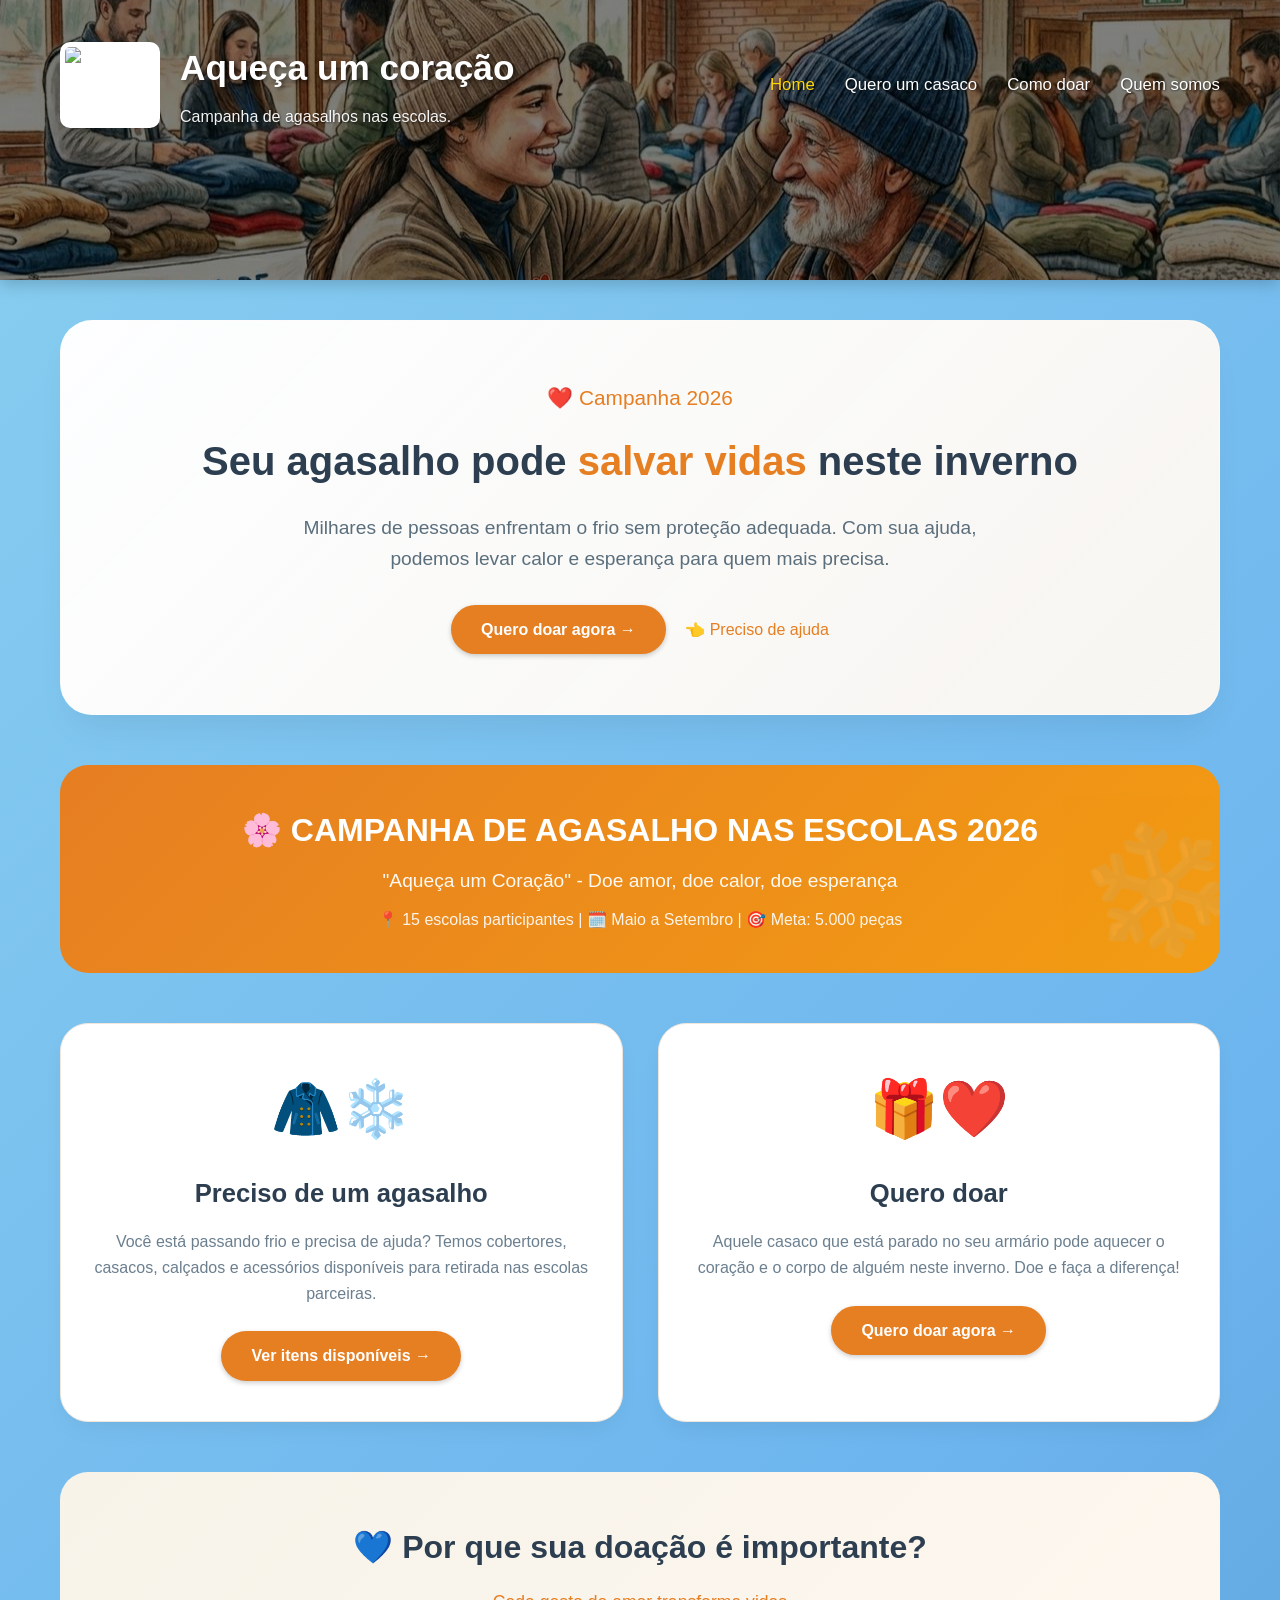
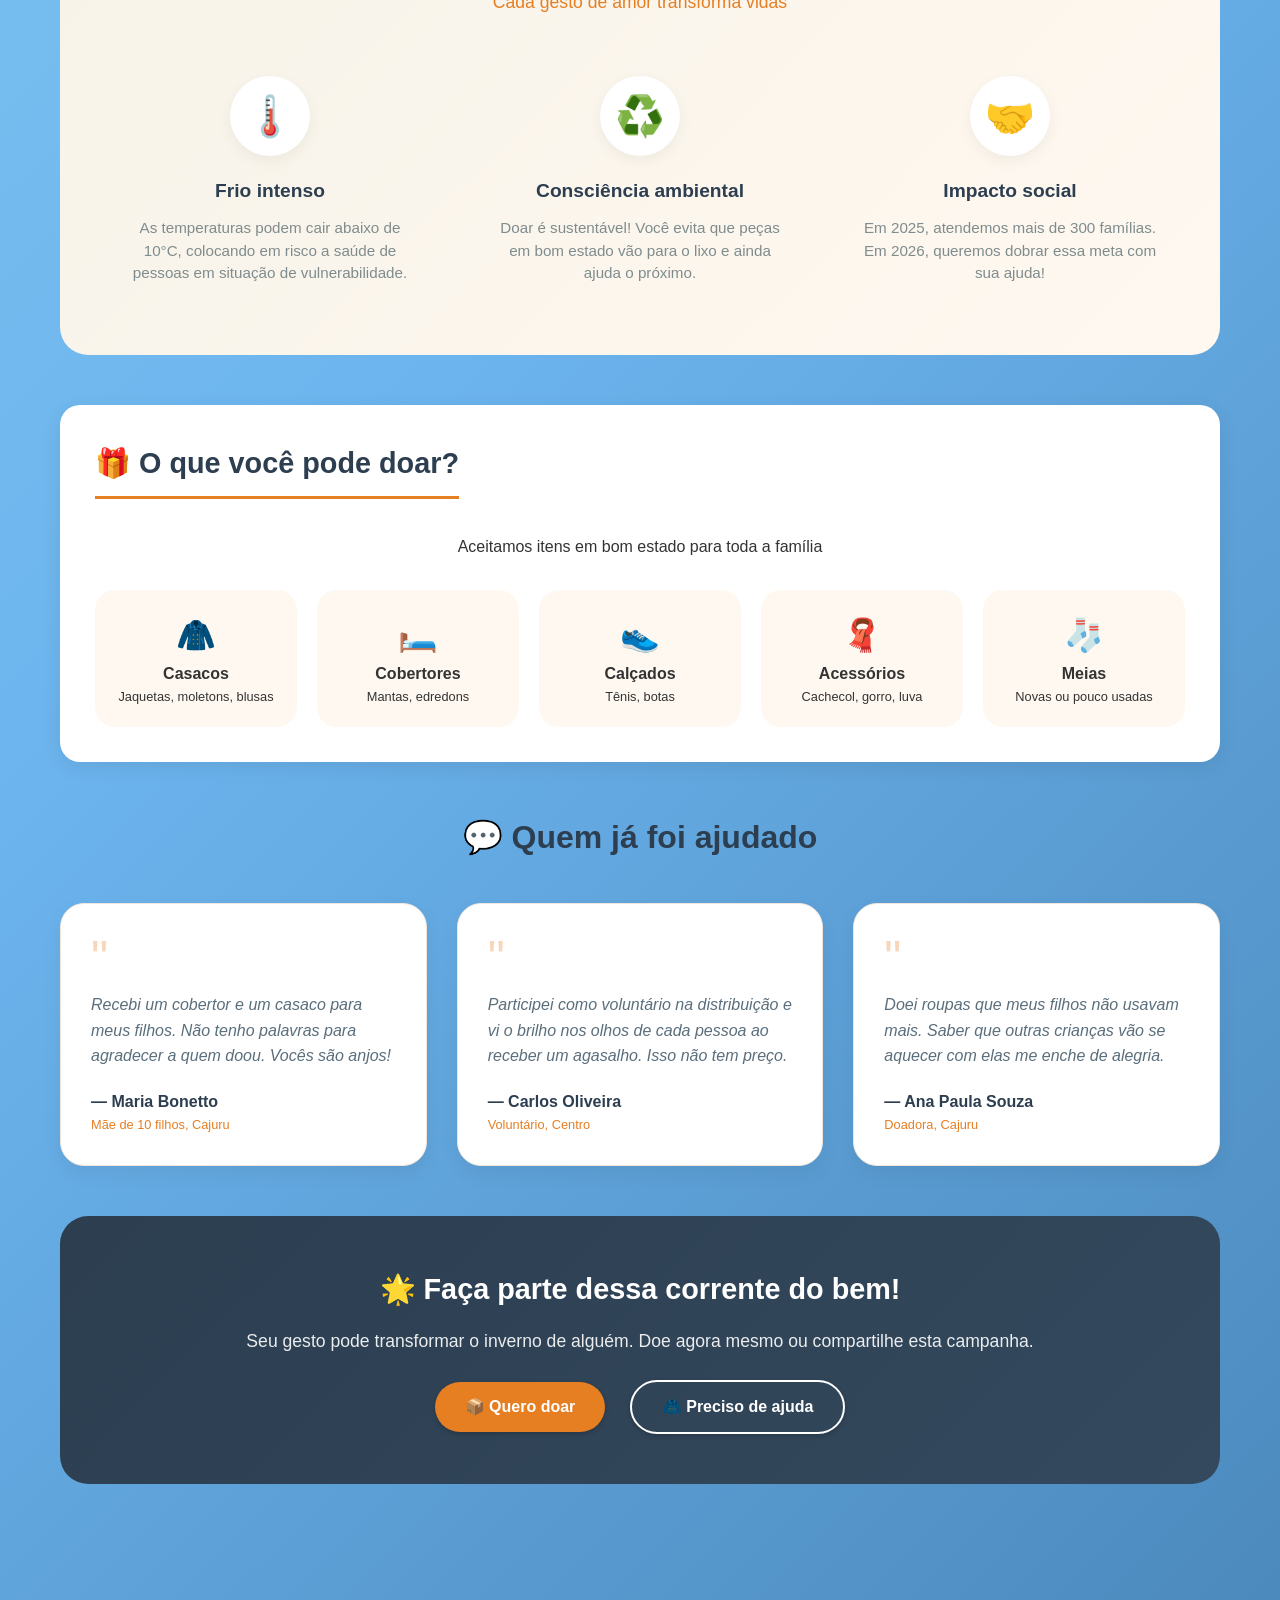
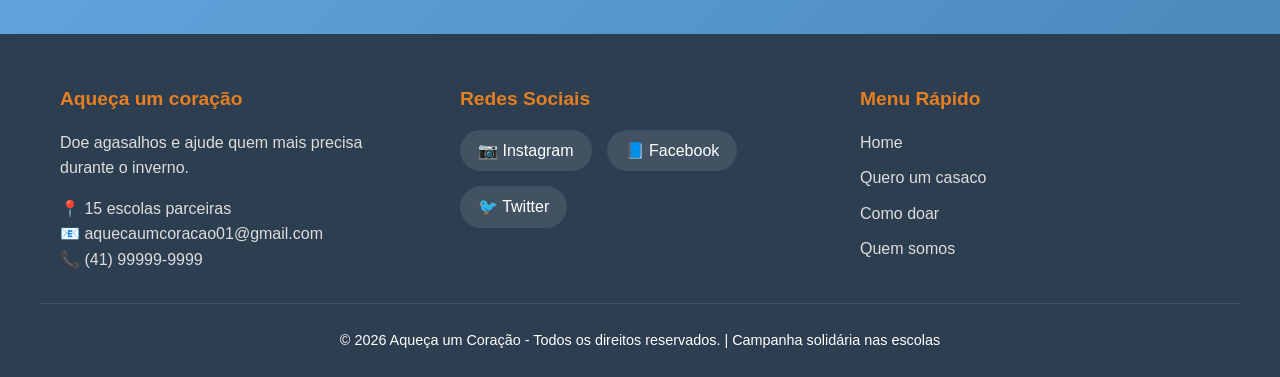
==== index.html @ f142cb60 "fegfer" ====
<!DOCTYPE html>
<html lang="pt-br">

<head>
    <meta charset="UTF-8">
    <meta name="viewport" content="width=device-width, initial-scale=1.0">
    <title>Aqueça um Coração | Doe agasalhos e aqueça vidas</title>
    <link rel="stylesheet" href="style.css">
    <style>
        /* Estilos adicionais específicos para a home */

        /* Hero section melhorada */
        .hero {
            background: linear-gradient(135deg, rgba(255, 255, 255, 0.98) 0%, rgba(255, 248, 240, 0.95) 100%);
            border-radius: 32px;
            padding: 60px 40px;
            text-align: center;
            margin-bottom: 50px;
            box-shadow: 0 20px 35px -12px rgba(0, 0, 0, 0.08);
        }

        .hero h2 {
            font-size: 2.5rem;
            color: #2c3e50;
            margin-bottom: 20px;
            font-weight: 700;
        }

        .hero .destaque {
            color: #e67e22;
            font-size: 1.3rem;
            margin-bottom: 15px;
            font-weight: 500;
        }

        .hero p {
            font-size: 1.2rem;
            color: #5a6e7c;
            max-width: 700px;
            margin: 0 auto 30px;
            line-height: 1.6;
        }

        /* Banner da campanha melhorado */
        .campaign-banner {
            background: linear-gradient(135deg, #e67e22, #f39c12);
            border-radius: 28px;
            padding: 40px;
            text-align: center;
            margin: 40px 0;
            color: white;
            position: relative;
            overflow: hidden;
        }

        .campaign-banner::before {
            content: "❄️";
            position: absolute;
            font-size: 8rem;
            opacity: 0.1;
            bottom: -20px;
            right: -20px;
            transform: rotate(-15deg);
        }

        .campaign-banner h3 {
            font-size: 2rem;
            margin-bottom: 10px;
            font-weight: 700;
        }

        .campaign-banner p {
            font-size: 1.2rem;
            opacity: 0.95;
        }

        .campaign-banner .ano {
            font-size: 1rem;
            margin-top: 10px;
            opacity: 0.9;
        }

        /* Cards melhorados */
        .cards-grid {
            display: grid;
            grid-template-columns: repeat(auto-fit, minmax(320px, 1fr));
            gap: 35px;
            margin: 50px 0;
        }

        .card {
            background: white;
            border-radius: 28px;
            padding: 40px 30px;
            transition: all 0.3s ease;
            text-align: center;
            box-shadow: 0 10px 25px -8px rgba(0, 0, 0, 0.08);
            border: 1px solid #f0e6dc;
        }

        .card:hover {
            transform: translateY(-8px);
            box-shadow: 0 20px 35px -12px rgba(230, 126, 34, 0.15);
            border-color: #e67e22;
        }

        .card .emoji {
            font-size: 3.5rem;
            display: block;
            margin-bottom: 20px;
        }

        .card h3 {
            font-size: 1.6rem;
            color: #2c3e50;
            margin-bottom: 15px;
        }

        .card p {
            color: #6b7f8f;
            line-height: 1.6;
            margin-bottom: 25px;
        }

        /* Seção de informações melhorada */
        .info-section {
            background: linear-gradient(135deg, #f7f3e9 0%, #fff8f0 100%);
            border-radius: 28px;
            padding: 50px 40px;
            margin: 50px 0;
        }

        .info-section h2 {
            font-size: 2rem;
            color: #2c3e50;
            text-align: center;
            margin-bottom: 15px;
        }

        .info-section .subtitulo {
            text-align: center;
            color: #e67e22;
            margin-bottom: 40px;
            font-size: 1.1rem;
        }

        .info-grid {
            display: grid;
            grid-template-columns: repeat(auto-fit, minmax(250px, 1fr));
            gap: 30px;
            margin-top: 30px;
        }

        .info-item {
            text-align: center;
            padding: 20px;
        }

        .info-item .icon {
            font-size: 2.5rem;
            background: white;
            width: 80px;
            height: 80px;
            border-radius: 50%;
            display: flex;
            align-items: center;
            justify-content: center;
            margin: 0 auto 20px;
            box-shadow: 0 5px 15px rgba(0, 0, 0, 0.05);
        }

        .info-item h4 {
            color: #2c3e50;
            margin-bottom: 10px;
            font-size: 1.2rem;
        }

        .info-item p {
            color: #7f8c8d;
            font-size: 0.95rem;
            line-height: 1.5;
        }

        /* Seção de depoimentos */
        .depoimentos {
            margin: 50px 0;
        }

        .depoimentos h2 {
            text-align: center;
            font-size: 2rem;
            color: #2c3e50;
            margin-bottom: 40px;
        }

        .depoimentos-grid {
            display: grid;
            grid-template-columns: repeat(auto-fit, minmax(280px, 1fr));
            gap: 30px;
        }

        .depoimento-card {
            background: white;
            border-radius: 24px;
            padding: 30px;
            box-shadow: 0 8px 20px rgba(0, 0, 0, 0.06);
            border: 1px solid #f0e6dc;
        }

        .depoimento-card .aspas {
            font-size: 3rem;
            color: #e67e22;
            opacity: 0.3;
            line-height: 1;
            margin-bottom: 10px;
        }

        .depoimento-card p {
            color: #5a6e7c;
            font-style: italic;
            line-height: 1.6;
            margin-bottom: 20px;
        }

        .depoimento-card .autor {
            font-weight: 600;
            color: #2c3e50;
        }

        .depoimento-card .cargo {
            font-size: 0.8rem;
            color: #e67e22;
        }

        /* Banner de ação */
        .cta-banner {
            background: linear-gradient(135deg, #2c3e50, #34495e);
            border-radius: 28px;
            padding: 50px 40px;
            text-align: center;
            margin: 50px 0;
            color: white;
        }

        .cta-banner h3 {
            font-size: 1.8rem;
            margin-bottom: 15px;
        }

        .cta-banner p {
            font-size: 1.1rem;
            margin-bottom: 25px;
            opacity: 0.9;
        }

        .cta-banner .btn {
            background: #e67e22;
            margin: 0 10px;
        }

        .cta-banner .btn-outline {
            background: transparent;
            border: 2px solid white;
        }

        .cta-banner .btn-outline:hover {
            background: white;
            color: #2c3e50;
        }

        @media (max-width: 768px) {
            .hero {
                padding: 40px 20px;
            }

            .hero h2 {
                font-size: 1.8rem;
            }

            .campaign-banner h3 {
                font-size: 1.4rem;
            }

            .info-section {
                padding: 30px 20px;
            }

            .cta-banner .btn {
                display: inline-block;
                margin: 10px;
            }
        }
    </style>
</head>

<body>
    <header>
        <div class="header-container">
            <div class="logo-area">
                <img src="fotos/logo.png" alt="Logo Aqueça um Coração" class="logo-img">
                <div class="logo-texto">
                    <h1>Aqueça um coração</h1>
                    <p>Campanha de agasalhos nas escolas.</p>
                </div>
            </div>
            <nav>
                <ul>
                    <li><a href="index.html" style="color: #FFD700;">Home</a></li>
                    <li><a href="quero.html">Quero um casaco</a></li>
                    <li><a href="como-ajuda.html">Como doar</a></li>
                    <li><a href="faq.html">Quem somos</a></li>
                </ul>
            </nav>
        </div>
    </header>

    <main>
        <div class="container">
            <!-- Hero Section - Melhorada -->
            <section class="hero">
                <div class="destaque">❤️ Campanha 2026</div>
                <h2>Seu agasalho pode <span style="color: #e67e22;">salvar vidas</span> neste inverno</h2>
                <p>Milhares de pessoas enfrentam o frio sem proteção adequada. Com sua ajuda, podemos levar calor e
                    esperança para quem mais precisa.</p>
                <a href="como-ajuda.html" class="btn">Quero doar agora →</a>
                <a href="quero.html"
                    style="margin-left: 15px; display: inline-block; color: #e67e22; text-decoration: none; font-weight: 500;">👈
                    Preciso de ajuda</a>
            </section>

            <!-- Banner da Campanha - Melhorado -->
            <div class="campaign-banner">
                <h3>🌸 CAMPANHA DE AGASALHO NAS ESCOLAS 2026</h3>
                <p>"Aqueça um Coração" - Doe amor, doe calor, doe esperança</p>
                <div class="ano">📍 15 escolas participantes | 🗓️ Maio a Setembro | 🎯 Meta: 5.000 peças</div>
            </div>

            <!-- Grid de cards - Melhorado -->
            <div class="cards-grid">
                <div class="card">
                    <div class="emoji">🧥❄️</div>
                    <h3>Preciso de um agasalho</h3>
                    <p>Você está passando frio e precisa de ajuda? Temos cobertores, casacos, calçados e acessórios
                        disponíveis para retirada nas escolas parceiras.</p>
                    <a href="quero.html" class="btn">Ver itens disponíveis →</a>
                </div>

                <div class="card">
                    <div class="emoji">🎁❤️</div>
                    <h3>Quero doar</h3>
                    <p>Aquele casaco que está parado no seu armário pode aquecer o coração e o corpo de alguém neste
                        inverno. Doe e faça a diferença!</p>
                    <a href="como-ajuda.html" class="btn">Quero doar agora →</a>
                </div>
            </div>

            <!-- Seção de informações - NOVA -->
            <div class="info-section">
                <h2>💙 Por que sua doação é importante?</h2>
                <div class="subtitulo">Cada gesto de amor transforma vidas</div>

                <div class="info-grid">
                    <div class="info-item">
                        <div class="icon">🌡️</div>
                        <h4>Frio intenso</h4>
                        <p>As temperaturas podem cair abaixo de 10°C, colocando em risco a saúde de pessoas em situação
                            de vulnerabilidade.</p>
                    </div>
                    <div class="info-item">
                        <div class="icon">♻️</div>
                        <h4>Consciência ambiental</h4>
                        <p>Doar é sustentável! Você evita que peças em bom estado vão para o lixo e ainda ajuda o
                            próximo.</p>
                    </div>
                    <div class="info-item">
                        <div class="icon">🤝</div>
                        <h4>Impacto social</h4>
                        <p>Em 2025, atendemos mais de 300 famílias. Em 2026, queremos dobrar essa meta com sua ajuda!
                        </p>
                    </div>
                </div>
            </div>

            <!-- O que podemos doar - NOVA SEÇÃO -->
            <div class="section">
                <h2>🎁 O que você pode doar?</h2>
                <p style="margin-top: 15px; text-align: center; margin-bottom: 30px;">Aceitamos itens em bom estado para
                    toda a família</p>
                <div style="display: grid; grid-template-columns: repeat(auto-fit, minmax(150px, 1fr)); gap: 20px;">
                    <div style="text-align: center; background: #fef8f0; padding: 20px; border-radius: 20px;">
                        <div style="font-size: 2rem;">🧥</div>
                        <strong>Casacos</strong>
                        <p style="font-size: 0.8rem;">Jaquetas, moletons, blusas</p>
                    </div>
                    <div style="text-align: center; background: #fef8f0; padding: 20px; border-radius: 20px;">
                        <div style="font-size: 2rem;">🛏️</div>
                        <strong>Cobertores</strong>
                        <p style="font-size: 0.8rem;">Mantas, edredons</p>
                    </div>
                    <div style="text-align: center; background: #fef8f0; padding: 20px; border-radius: 20px;">
                        <div style="font-size: 2rem;">👟</div>
                        <strong>Calçados</strong>
                        <p style="font-size: 0.8rem;">Tênis, botas</p>
                    </div>
                    <div style="text-align: center; background: #fef8f0; padding: 20px; border-radius: 20px;">
                        <div style="font-size: 2rem;">🧣</div>
                        <strong>Acessórios</strong>
                        <p style="font-size: 0.8rem;">Cachecol, gorro, luva</p>
                    </div>
                    <div style="text-align: center; background: #fef8f0; padding: 20px; border-radius: 20px;">
                        <div style="font-size: 2rem;">🧦</div>
                        <strong>Meias</strong>
                        <p style="font-size: 0.8rem;">Novas ou pouco usadas</p>
                    </div>
                </div>
            </div>

            <!-- Depoimentos - NOVA SEÇÃO -->
            <div class="depoimentos">
                <h2>💬 Quem já foi ajudado</h2>
                <div class="depoimentos-grid">
                    <div class="depoimento-card">
                        <div class="aspas">"</div>
                        <p>Recebi um cobertor e um casaco para meus filhos. Não tenho palavras para agradecer a quem
                            doou. Vocês são anjos!</p>
                        <div class="autor">— Maria Bonetto</div>
                        <div class="cargo">Mãe de 10 filhos, Cajuru</div>
                    </div>
                    <div class="depoimento-card">
                        <div class="aspas">"</div>
                        <p>Participei como voluntário na distribuição e vi o brilho nos olhos de cada pessoa ao receber
                            um agasalho. Isso não tem preço.</p>
                        <div class="autor">— Carlos Oliveira</div>
                        <div class="cargo">Voluntário, Centro</div>
                    </div>
                    <div class="depoimento-card">
                        <div class="aspas">"</div>
                        <p>Doei roupas que meus filhos não usavam mais. Saber que outras crianças vão se aquecer com
                            elas me enche de alegria.</p>
                        <div class="autor">— Ana Paula Souza</div>
                        <div class="cargo">Doadora, Cajuru</div>
                    </div>
                </div>
            </div>

            <!-- Call to Action - NOVA -->
            <div class="cta-banner">
                <h3>🌟 Faça parte dessa corrente do bem!</h3>
                <p>Seu gesto pode transformar o inverno de alguém. Doe agora mesmo ou compartilhe esta campanha.</p>
                <div>
                    <a href="como-ajuda.html" class="btn">📦 Quero doar</a>
                    <a href="quero.html" class="btn btn-outline">🧥 Preciso de ajuda</a>
                </div>
            </div>
        </div>
    </main>

    <footer>
        <div class="footer-content">
            <div class="footer-section">
                <h4>Aqueça um coração</h4>
                <p>Doe agasalhos e ajude quem mais precisa durante o inverno.</p>
                <p style="margin-top: 15px;">📍 15 escolas parceiras<br>📧 aquecaumcoracao01@gmail.com<br>📞 (41)
                    99999-9999</p>
            </div>
            <div class="footer-section">
                <h4>Redes Sociais</h4>
                <div class="social-links">
                    <a href="#">📷 Instagram</a>
                    <a href="#">📘 Facebook</a>
                    <a href="#">🐦 Twitter</a>
                </div>
            </div>
            <div class="footer-section">
                <h4>Menu Rápido</h4>
                <ul style="list-style: none;">
                    <li><a href="index.html" style="color: #ddd;">Home</a></li>
                    <li><a href="quero.html" style="color: #ddd;">Quero um casaco</a></li>
                    <li><a href="como-ajuda.html" style="color: #ddd;">Como doar</a></li>
                    <li><a href="faq.html" style="color: #ddd;">Quem somos</a></li>
                </ul>
            </div>
        </div>
        <div class="footer-bottom">
            <p>&copy; 2026 Aqueça um Coração - Todos os direitos reservados. | Campanha solidária nas escolas</p>
        </div>
    </footer>

    <!-- Botão Voltar ao Topo -->
    <div class="back-to-top" id="backToTop">
        <span class="seta">↑</span>
    </div>

    <style>
        .back-to-top {
            position: fixed;
            bottom: 30px;
            right: 30px;
            width: 50px;
            height: 50px;
            background: #e67e22;
            color: white;
            border-radius: 50%;
            display: flex;
            align-items: center;
            justify-content: center;
            cursor: pointer;
            opacity: 0;
            visibility: hidden;
            transition: all 0.3s ease;
            box-shadow: 0 4px 12px rgba(0, 0, 0, 0.15);
            z-index: 1000;
            font-size: 1.8rem;
            font-weight: bold;
        }

        .back-to-top:hover {
            background: #d35400;
            transform: translateY(-3px);
            box-shadow: 0 6px 16px rgba(0, 0, 0, 0.2);
        }

        .back-to-top.show {
            opacity: 1;
            visibility: visible;
        }

        .back-to-top .seta {
            line-height: 1;
        }

        @media (max-width: 768px) {
            .back-to-top {
                bottom: 20px;
                right: 20px;
                width: 45px;
                height: 45px;
                font-size: 1.5rem;
            }
        }
    </style>

    <script>
        const backToTop = document.getElementById('backToTop');

        window.addEventListener('scroll', () => {
            if (window.scrollY > 300) {
                backToTop.classList.add('show');
            } else {
                backToTop.classList.remove('show');
            }
        });

        backToTop.addEventListener('click', () => {
            window.scrollTo({
                top: 0,
                behavior: 'smooth'
            });
        });
    </script>
</body>

</html>
---- style.css ----
/* Reset e estilos base */
* {
    margin: 0;
    padding: 0;
    box-sizing: border-box;
}

body {
    font-family: 'Segoe UI', Tahoma, Geneva, Verdana, sans-serif;
    line-height: 1.6;
    background: linear-gradient(135deg, #89CFF0 0%, #6CB4EE 50%, #4682B4 100%);
    /* Azul acolhedor - degrade suave */
    color: #333;
    min-height: 100vh;
}

/* Container padrão */
.container {
    max-width: 1200px;
    margin: 0 auto;
    padding: 0 20px;
}

/* Header com imagem de fundo - AUMENTADO */
header {
    background-image: url('fotos/capa.jpg');
    background-size: cover;
    background-position: center 30%; /* Ajusta para mostrar mais os rostos */
    background-repeat: no-repeat;
    color: white;
    position: relative;
    box-shadow: 0 4px 15px rgba(0,0,0,0.2);
    min-height: 280px; /* Altura mínima aumentada */
}

/* Overlay escuro no header para texto ficar legível */
header::before {
    content: '';
    position: absolute;
    top: 0;
    left: 0;
    width: 100%;
    height: 100%;
    background-color: rgba(0, 0, 0, 0.5);
    z-index: 1;
}

.header-container {
    max-width: 1200px;
    margin: 0 auto;
    padding: 40px 20px; /* Aumentado de 20px para 40px */
    position: relative;
    z-index: 2;
    display: flex;
    justify-content: space-between;
    align-items: center;
    flex-wrap: wrap;
}

/* Área do logo - AUMENTADA */
.logo-area {
    display: flex;
    align-items: center;
    gap: 20px;
}

.logo-img {
    width: 100px; /* Aumentado de 80px para 100px */
    height: auto;
    border-radius: 10px;
    background: white;
    padding: 5px;
}

.logo-texto h1 {
    font-size: 2.2rem; /* Aumentado de 2rem para 2.2rem */
    margin-bottom: 8px;
    color: #fff;
    text-shadow: 2px 2px 4px rgba(0,0,0,0.5);
}

.logo-texto p {
    font-size: 1rem; /* Aumentado de 0.9rem para 1rem */
    opacity: 0.95;
    text-shadow: 1px 1px 2px rgba(0,0,0,0.5);
}

/* Navegação - AUMENTADA */
nav ul {
    list-style: none;
    display: flex;
    flex-wrap: wrap;
    gap: 30px; /* Aumentado de 25px para 30px */
    margin: 0;
}

nav ul li a {
    color: white;
    text-decoration: none;
    padding: 10px 0; /* Aumentado de 8px para 10px */
    transition: all 0.3s ease;
    font-weight: 500;
    font-size: 1.05rem; /* Aumentado */
    text-shadow: 1px 1px 2px rgba(0,0,0,0.5);
}

nav ul li a:hover {
    color: #FFD700;
    transform: translateY(-2px);
}

/* Main Content */
main {
    min-height: 70vh;
    padding: 40px 0;
}

/* Hero Section */
.hero {
    background: rgba(255, 255, 255, 0.95);
    color: #2c3e50;
    padding: 60px 0;
    text-align: center;
    margin-bottom: 40px;
    border-radius: 20px;
    box-shadow: 0 5px 20px rgba(0,0,0,0.1);
    border: 1px solid rgba(255,255,255,0.3);
}

.hero h2 {
    font-size: 2.5rem;
    margin-bottom: 20px;
    color: #2c3e50;
}

.hero p {
    font-size: 1.2rem;
    margin-bottom: 30px;
    max-width: 600px;
    margin-left: auto;
    margin-right: auto;
    color: #555;
}

/* Botões */
.btn {
    display: inline-block;
    background-color: #e67e22;
    color: white;
    padding: 12px 30px;
    text-decoration: none;
    border-radius: 50px;
    transition: all 0.3s ease;
    font-weight: bold;
    border: none;
    cursor: pointer;
    box-shadow: 0 2px 5px rgba(0,0,0,0.2);
}

.btn:hover {
    background-color: #d35400;
    transform: scale(1.05);
    box-shadow: 0 4px 10px rgba(0,0,0,0.3);
}

/* Cards */
.cards-grid {
    display: grid;
    grid-template-columns: repeat(auto-fit, minmax(300px, 1fr));
    gap: 30px;
    margin: 40px 0;
}

.card {
    background: white;
    border-radius: 15px;
    padding: 35px;
    box-shadow: 0 5px 20px rgba(0,0,0,0.1);
    text-align: center;
    transition: all 0.3s ease;
    border: 1px solid rgba(0,0,0,0.05);
}

.card:hover {
    transform: translateY(-8px);
    box-shadow: 0 15px 30px rgba(0,0,0,0.15);
}

.card h3 {
    color: #2c3e50;
    margin-bottom: 15px;
    font-size: 1.5rem;
}

.card p {
    color: #666;
    margin-bottom: 25px;
    line-height: 1.6;
}

/* Seções gerais */
.section {
    margin-bottom: 50px;
    background: white;
    padding: 35px;
    border-radius: 20px;
    box-shadow: 0 5px 20px rgba(0,0,0,0.08);
}

.section h2 {
    color: #2c3e50;
    margin-bottom: 20px;
    padding-bottom: 10px;
    border-bottom: 3px solid #e67e22;
    display: inline-block;
    font-size: 1.8rem;
}

/* Banner da campanha */
.campaign-banner {
    background: linear-gradient(135deg, #e67e22, #f39c12);
    color: white;
    text-align: center;
    padding: 30px;
    border-radius: 15px;
    margin: 40px 0;
}

.campaign-banner h3 {
    font-size: 1.8rem;
    margin-bottom: 10px;
}

.campaign-banner p {
    font-size: 1.2rem;
    opacity: 0.95;
}

/* Footer */
footer {
    background-color: #2c3e50;
    color: white;
    padding: 50px 0 25px;
    margin-top: 60px;
}

.footer-content {
    max-width: 1200px;
    margin: 0 auto;
    padding: 0 20px;
    display: grid;
    grid-template-columns: repeat(auto-fit, minmax(250px, 1fr));
    gap: 40px;
    margin-bottom: 30px;
}

.footer-section h4 {
    margin-bottom: 15px;
    color: #e67e22;
    font-size: 1.2rem;
}

.footer-section p {
    line-height: 1.6;
    color: #ddd;
}

.footer-section ul {
    list-style: none;
}

.footer-section ul li {
    margin-bottom: 10px;
}

.footer-section ul li a {
    color: #ddd;
    text-decoration: none;
    transition: color 0.3s ease;
}

.footer-section ul li a:hover {
    color: #e67e22;
}

.social-links {
    display: flex;
    gap: 15px;
    margin-top: 10px;
    flex-wrap: wrap;
}

.social-links a {
    color: white;
    text-decoration: none;
    padding: 8px 18px;
    background-color: rgba(255,255,255,0.1);
    border-radius: 25px;
    transition: all 0.3s;
}

.social-links a:hover {
    background-color: #e67e22;
    transform: translateY(-2px);
}

.footer-bottom {
    text-align: center;
    padding-top: 25px;
    border-top: 1px solid rgba(255,255,255,0.1);
    font-size: 0.9rem;
    max-width: 1200px;
    margin: 0 auto;
}

/* Responsividade */
@media (max-width: 768px) {
    header {
        min-height: 220px; /* Altura menor no mobile */
    }
    
    .header-container {
        flex-direction: column;
        text-align: center;
        gap: 20px;
        padding: 30px 20px;
    }
    
    .logo-area {
        flex-direction: column;
        text-align: center;
        gap: 10px;
    }
    
    .logo-img {
        width: 80px;
    }
    
    .logo-texto h1 {
        font-size: 1.6rem;
    }
    
    nav ul {
        flex-direction: column;
        gap: 12px;
        text-align: center;
    }
    
    .hero {
        padding: 40px 20px;
    }
    
    .hero h2 {
        font-size: 1.5rem;
    }
    
    .hero p {
        font-size: 1rem;
    }
    
    .cards-grid {
        grid-template-columns: 1fr;
        gap: 20px;
    }
    
    .card {
        padding: 25px;
    }
    
    .section {
        padding: 20px;
    }
    
    .section h2 {
        font-size: 1.3rem;
    }
    
    .campaign-banner h3 {
        font-size: 1.3rem;
    }
    
    .campaign-banner p {
        font-size: 1rem;
    }
    
    .footer-content {
        grid-template-columns: 1fr;
        text-align: center;
        gap: 30px;
    }
    
    .social-links {
        justify-content: center;
    }
}
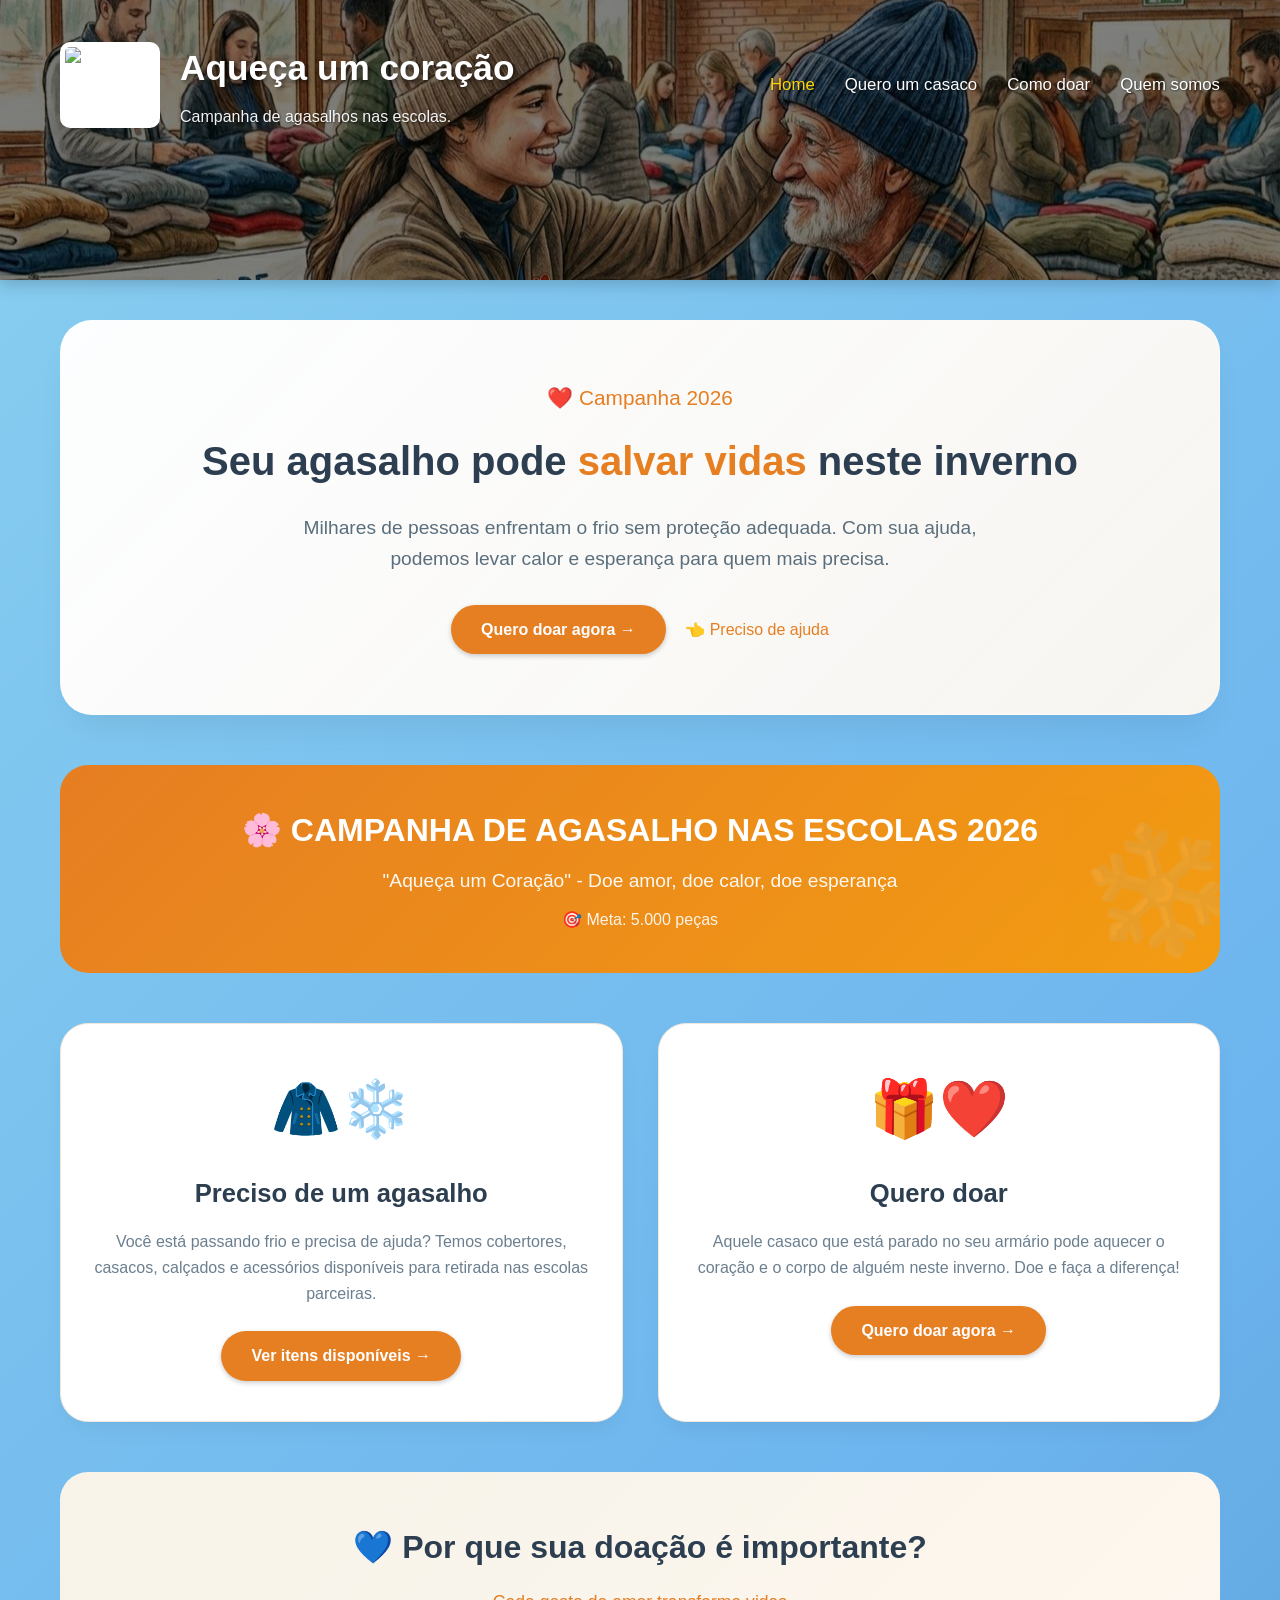
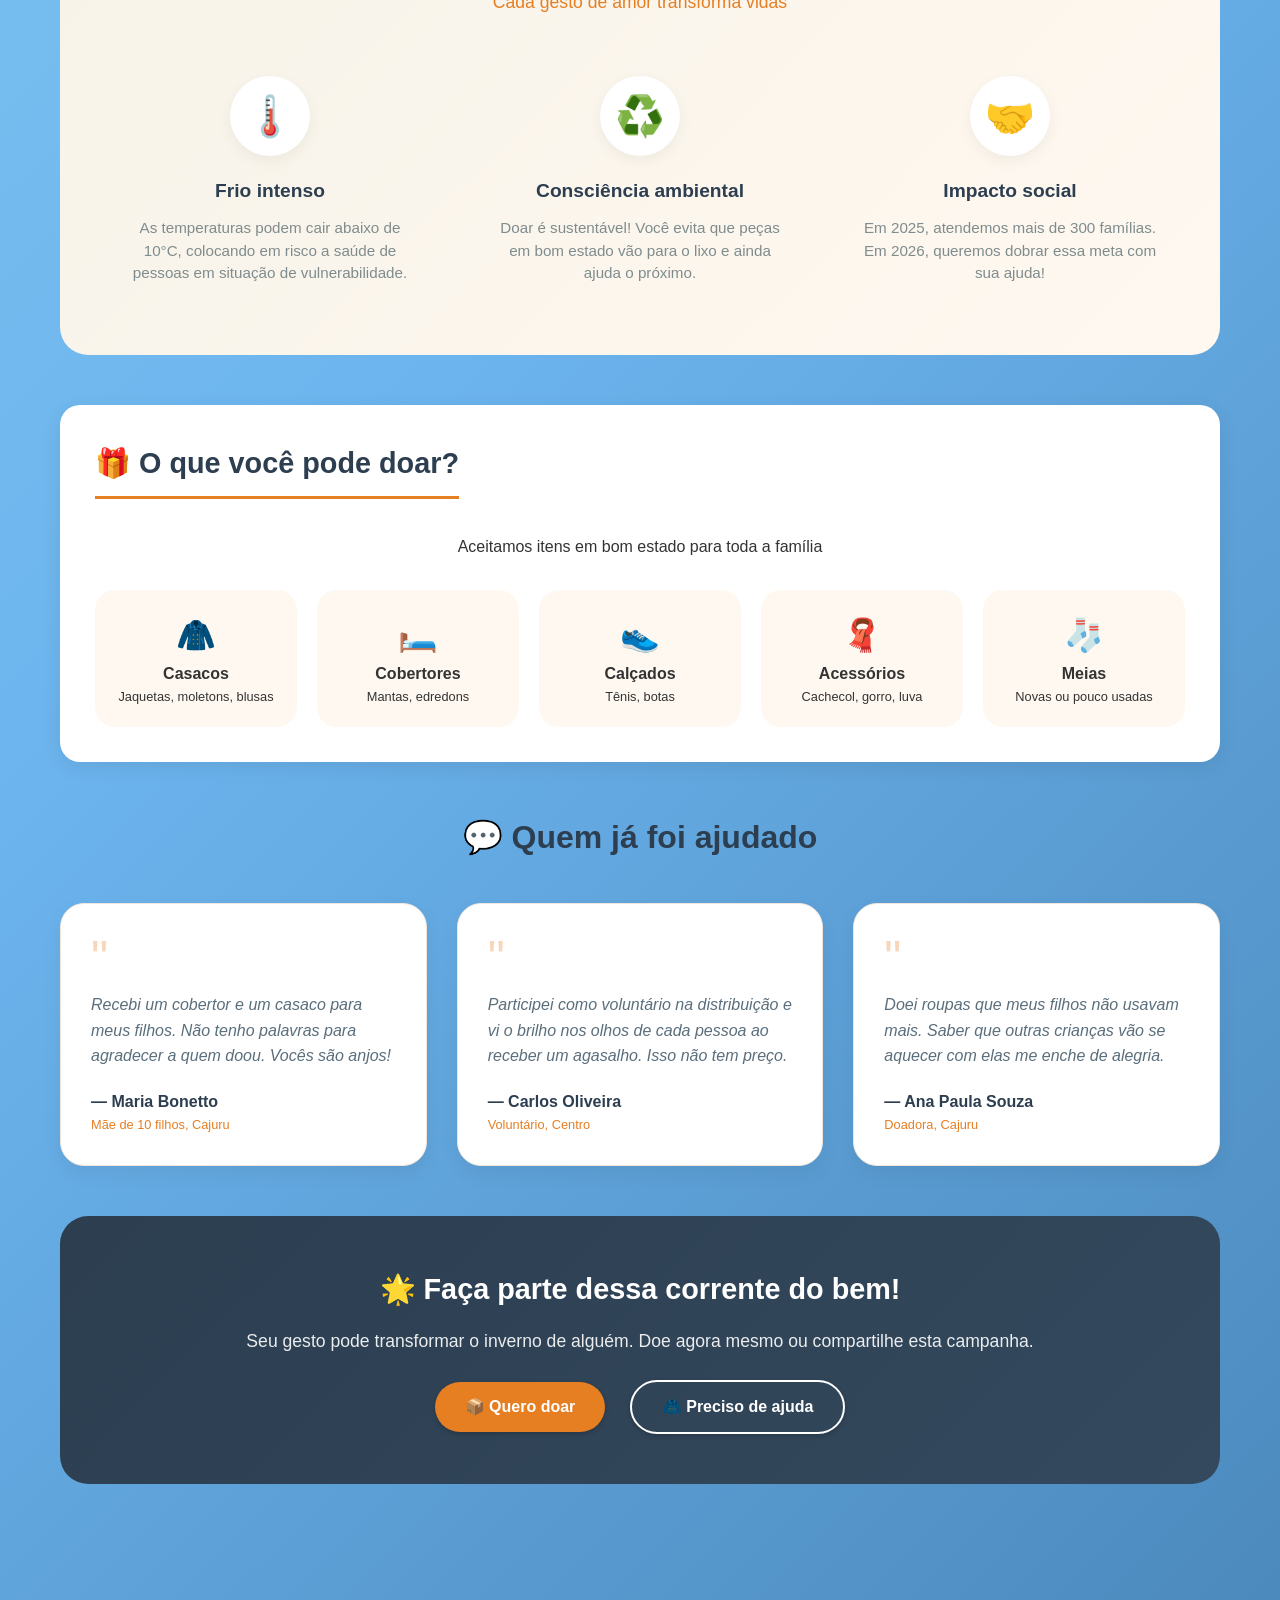
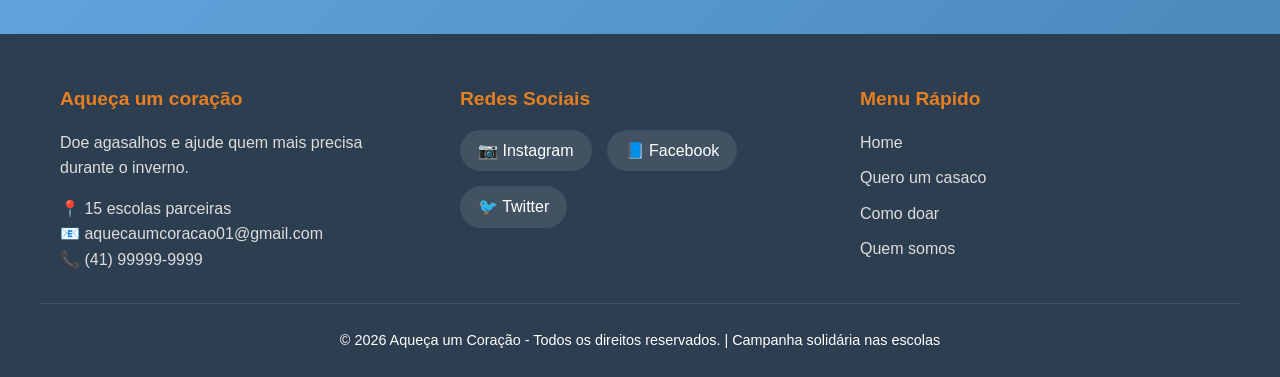
==== commit e331a152: "atualização mea" ====
--- a/index.html
+++ b/index.html
@@ -332,7 +332,7 @@
             <div class="campaign-banner">
                 <h3>🌸 CAMPANHA DE AGASALHO NAS ESCOLAS 2026</h3>
                 <p>"Aqueça um Coração" - Doe amor, doe calor, doe esperança</p>
-                <div class="ano">📍 15 escolas participantes | 🗓️ Maio a Setembro | 🎯 Meta: 5.000 peças</div>
+                <div class="ano"> 🎯 Meta: 5.000 peças</div>
             </div>
 
             <!-- Grid de cards - Melhorado -->
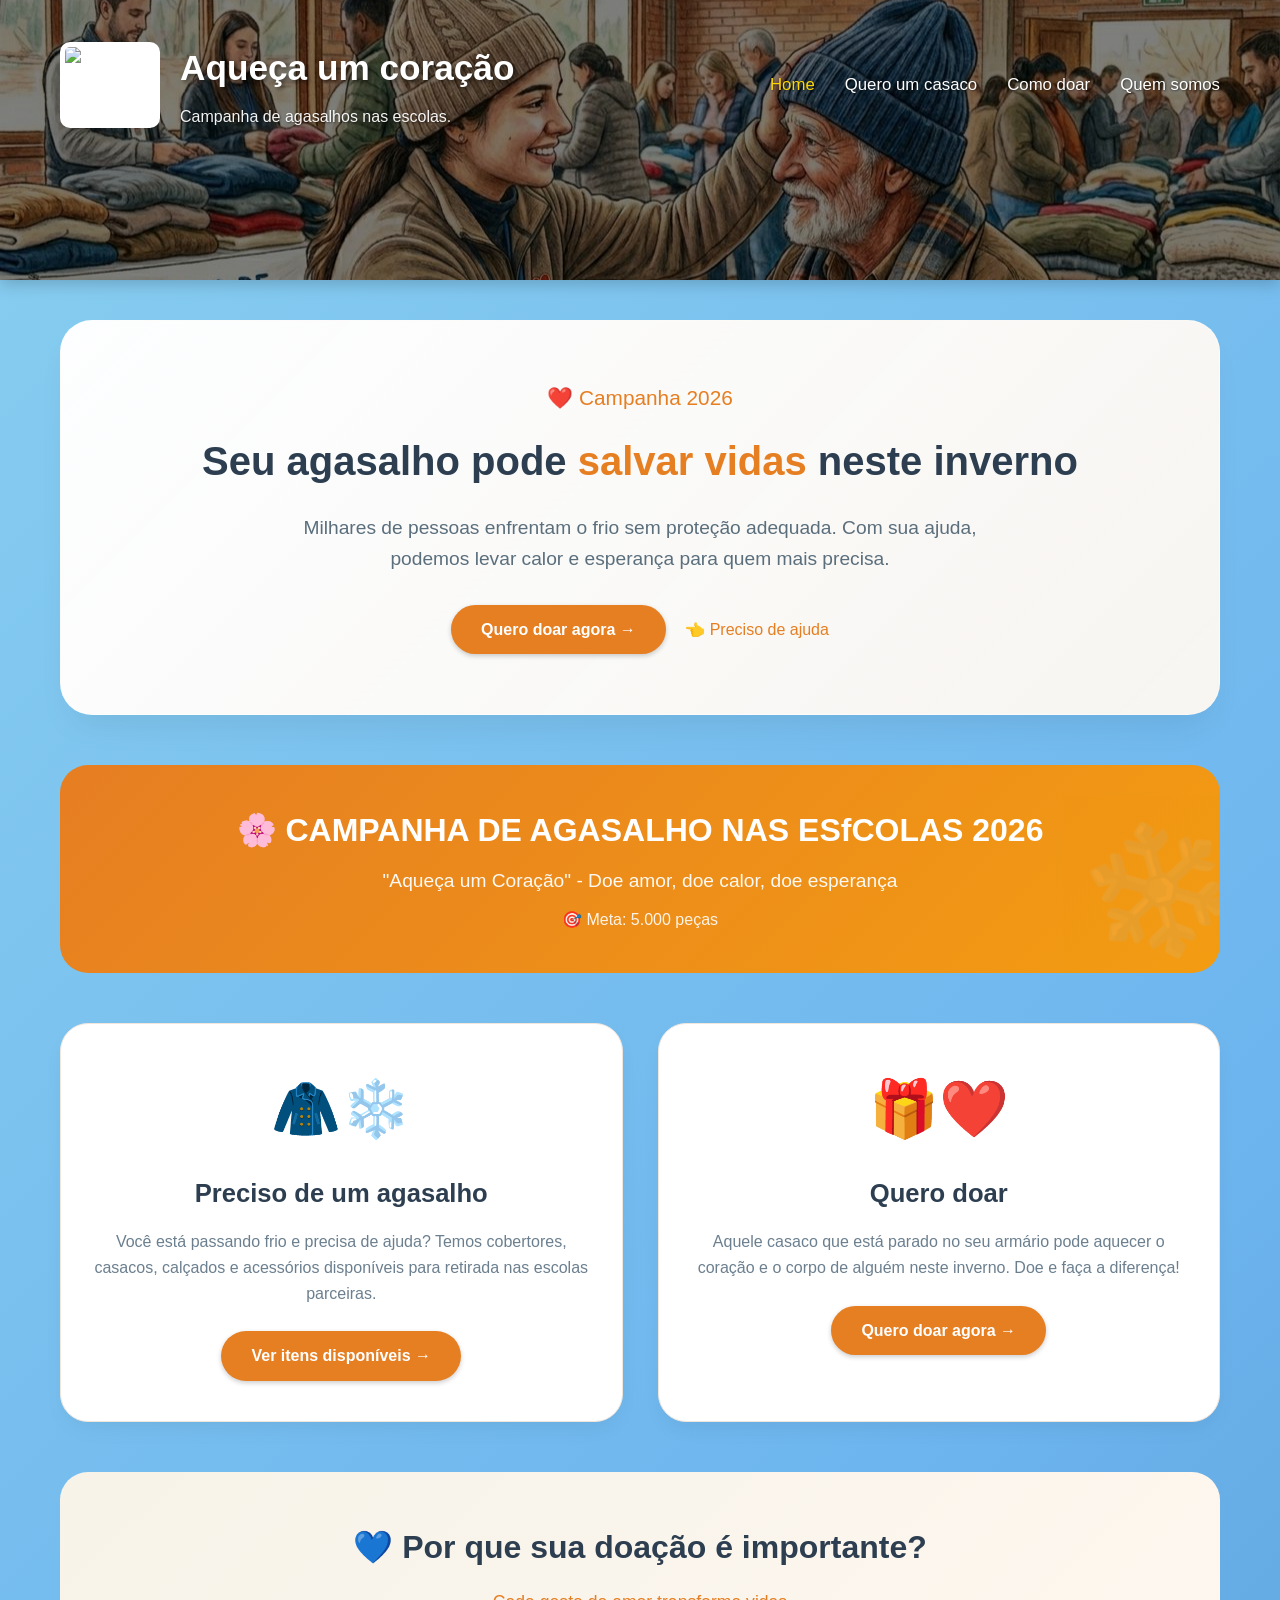
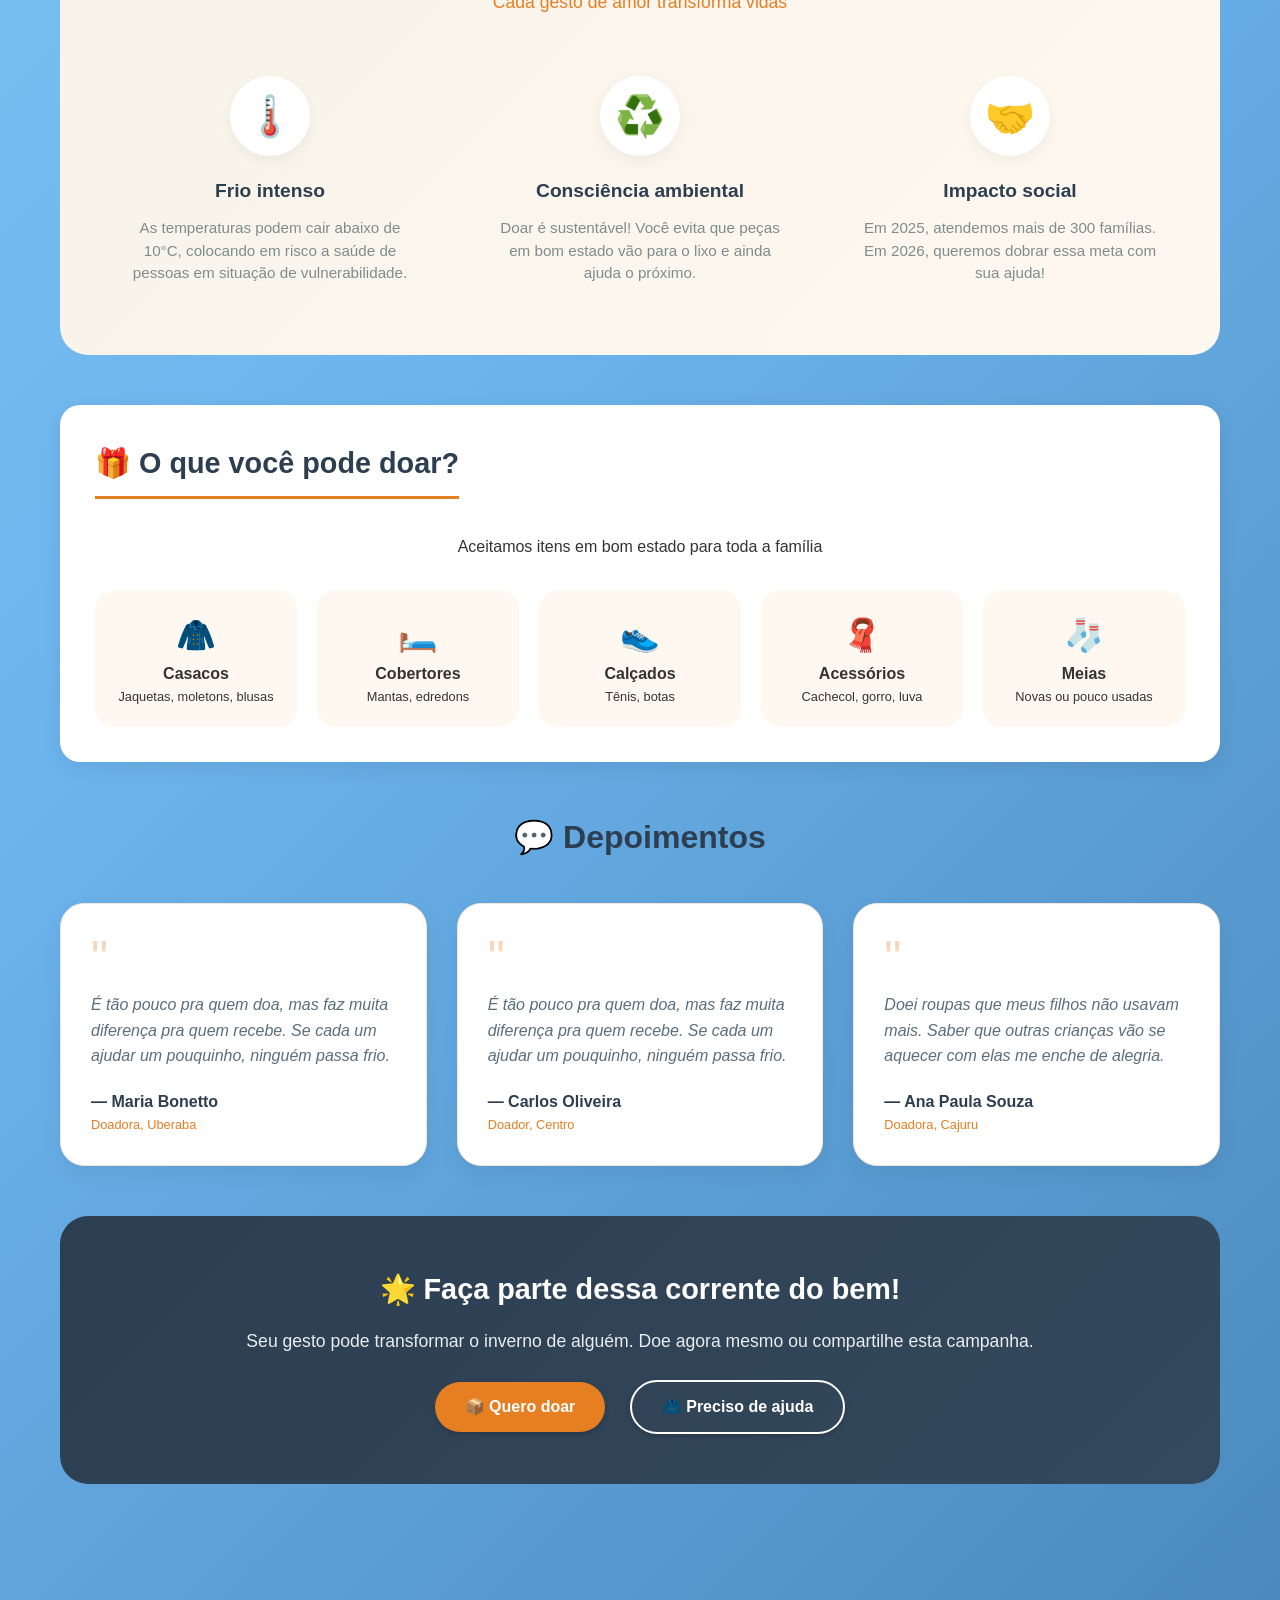
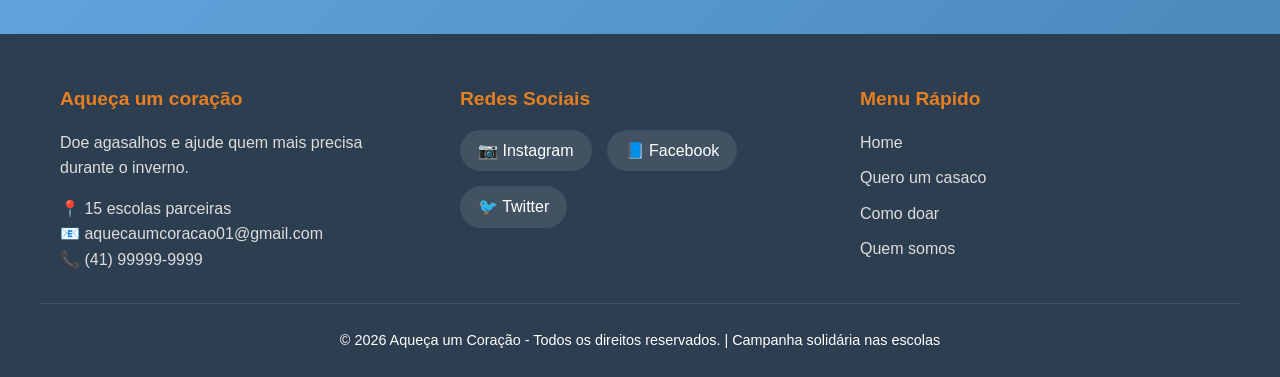
==== commit 698d3ed4: "grgrg" ====
--- a/index.html
+++ b/index.html
@@ -330,7 +330,7 @@
 
             <!-- Banner da Campanha - Melhorado -->
             <div class="campaign-banner">
-                <h3>🌸 CAMPANHA DE AGASALHO NAS ESCOLAS 2026</h3>
+                <h3>🌸 CAMPANHA DE AGASALHO NAS ESfCOLAS 2026</h3>
                 <p>"Aqueça um Coração" - Doe amor, doe calor, doe esperança</p>
                 <div class="ano"> 🎯 Meta: 5.000 peças</div>
             </div>
@@ -417,21 +417,19 @@
 
             <!-- Depoimentos - NOVA SEÇÃO -->
             <div class="depoimentos">
-                <h2>💬 Quem já foi ajudado</h2>
+                <h2>💬 Depoimentos</h2>
                 <div class="depoimentos-grid">
                     <div class="depoimento-card">
                         <div class="aspas">"</div>
-                        <p>Recebi um cobertor e um casaco para meus filhos. Não tenho palavras para agradecer a quem
-                            doou. Vocês são anjos!</p>
+                        <p>É tão pouco pra quem doa, mas faz muita diferença pra quem recebe. Se cada um ajudar um pouquinho, ninguém passa frio.</p>
                         <div class="autor">— Maria Bonetto</div>
-                        <div class="cargo">Mãe de 10 filhos, Cajuru</div>
+                        <div class="cargo">Doadora, Uberaba</div>
                     </div>
                     <div class="depoimento-card">
                         <div class="aspas">"</div>
-                        <p>Participei como voluntário na distribuição e vi o brilho nos olhos de cada pessoa ao receber
-                            um agasalho. Isso não tem preço.</p>
+                        <p>É tão pouco pra quem doa, mas faz muita diferença pra quem recebe. Se cada um ajudar um pouquinho, ninguém passa frio.</p>
                         <div class="autor">— Carlos Oliveira</div>
-                        <div class="cargo">Voluntário, Centro</div>
+                        <div class="cargo">Doador, Centro</div>
                     </div>
                     <div class="depoimento-card">
                         <div class="aspas">"</div>
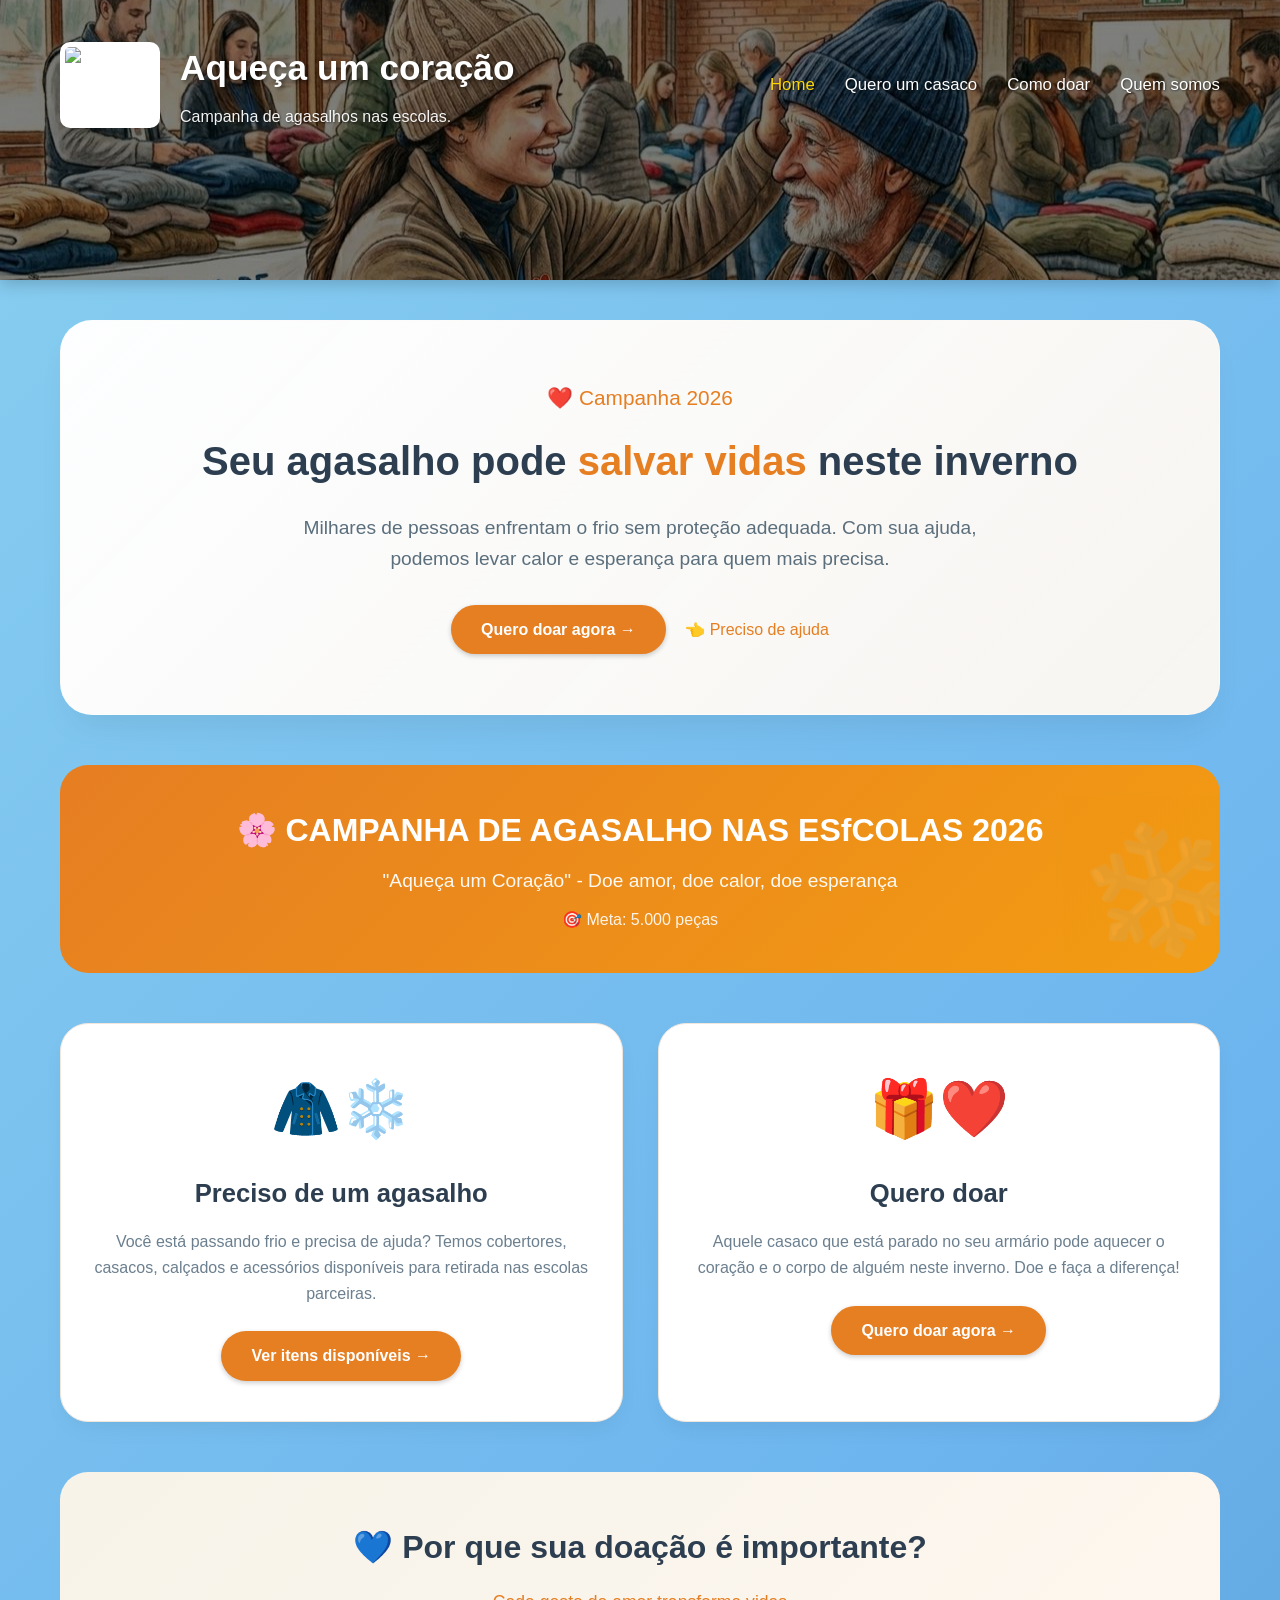
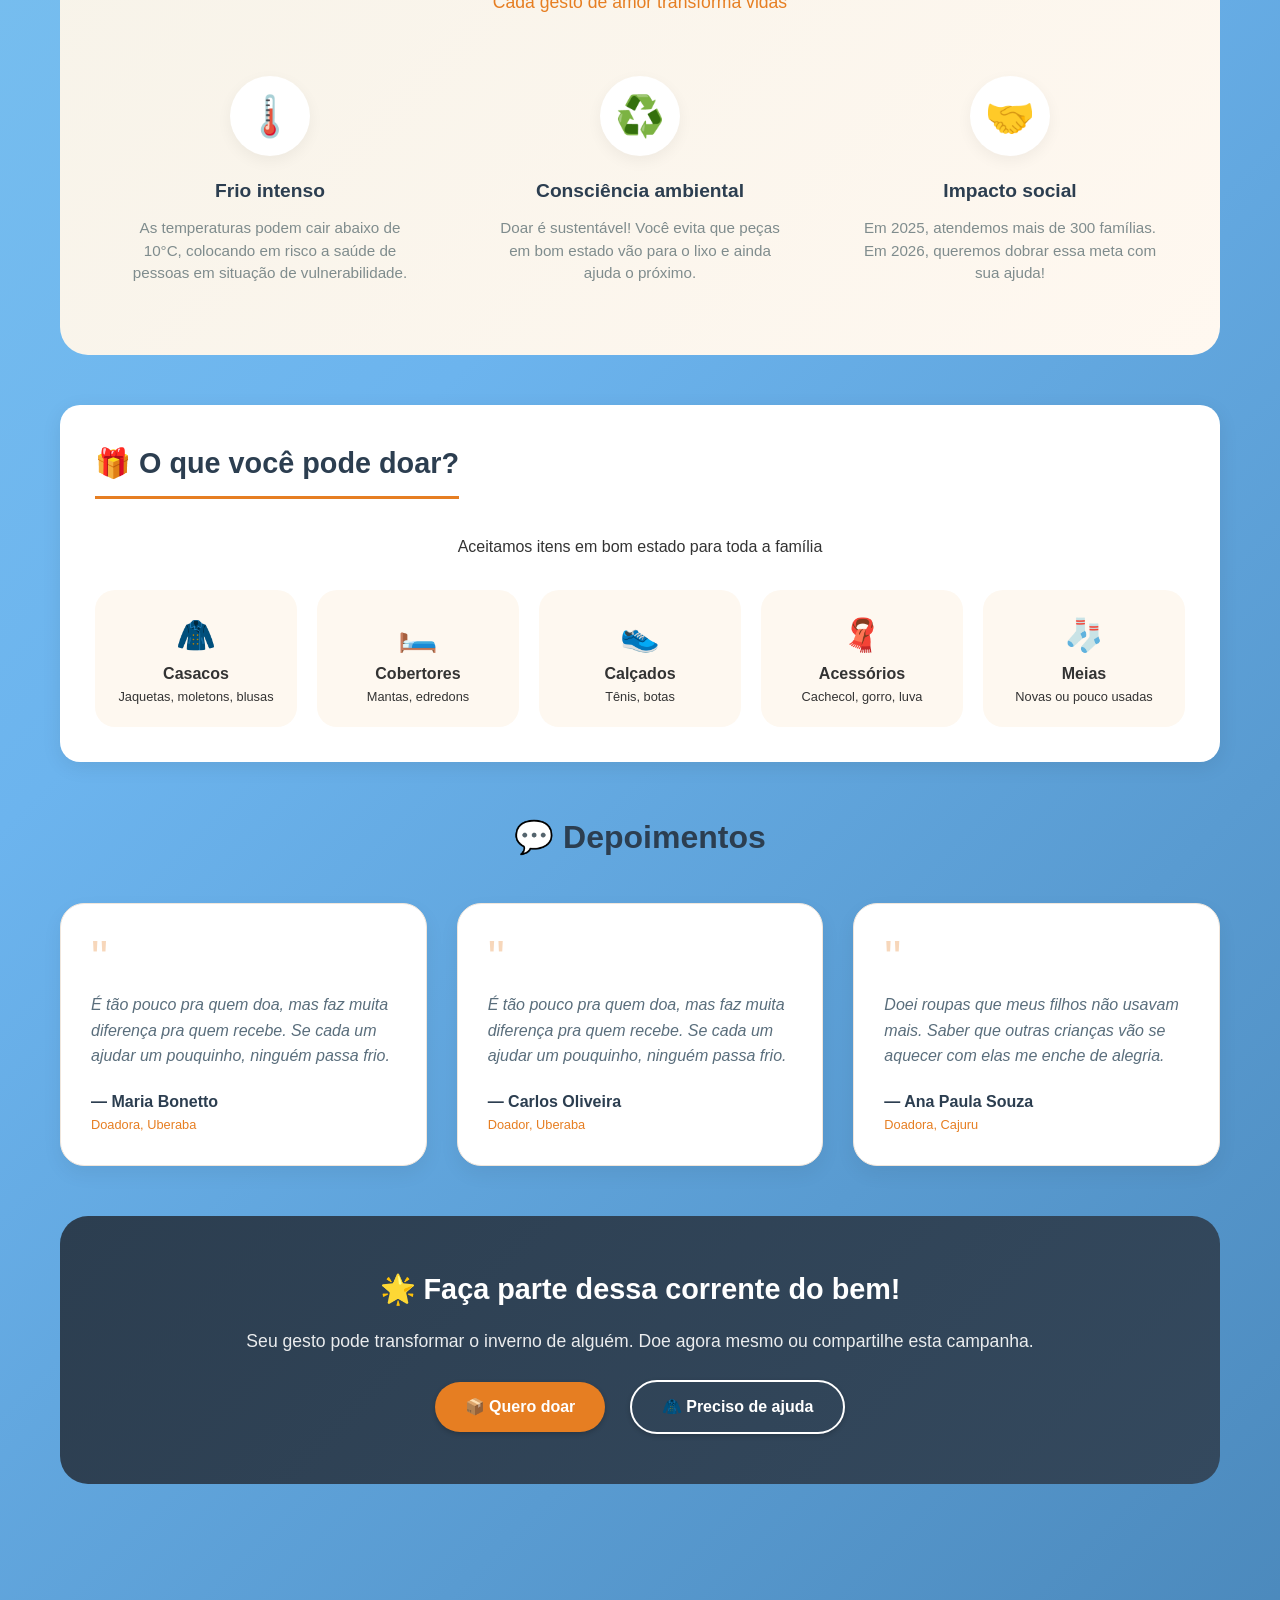
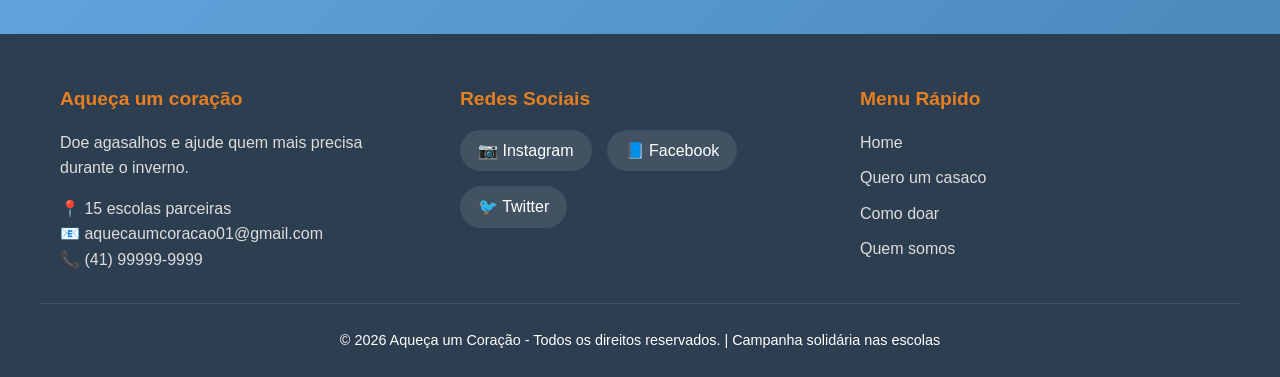
==== commit 63547761: "dsfsdf" ====
--- a/index.html
+++ b/index.html
@@ -429,7 +429,7 @@
                         <div class="aspas">"</div>
                         <p>É tão pouco pra quem doa, mas faz muita diferença pra quem recebe. Se cada um ajudar um pouquinho, ninguém passa frio.</p>
                         <div class="autor">— Carlos Oliveira</div>
-                        <div class="cargo">Doador, Centro</div>
+                        <div class="cargo">Doador, Uberaba</div>
                     </div>
                     <div class="depoimento-card">
                         <div class="aspas">"</div>
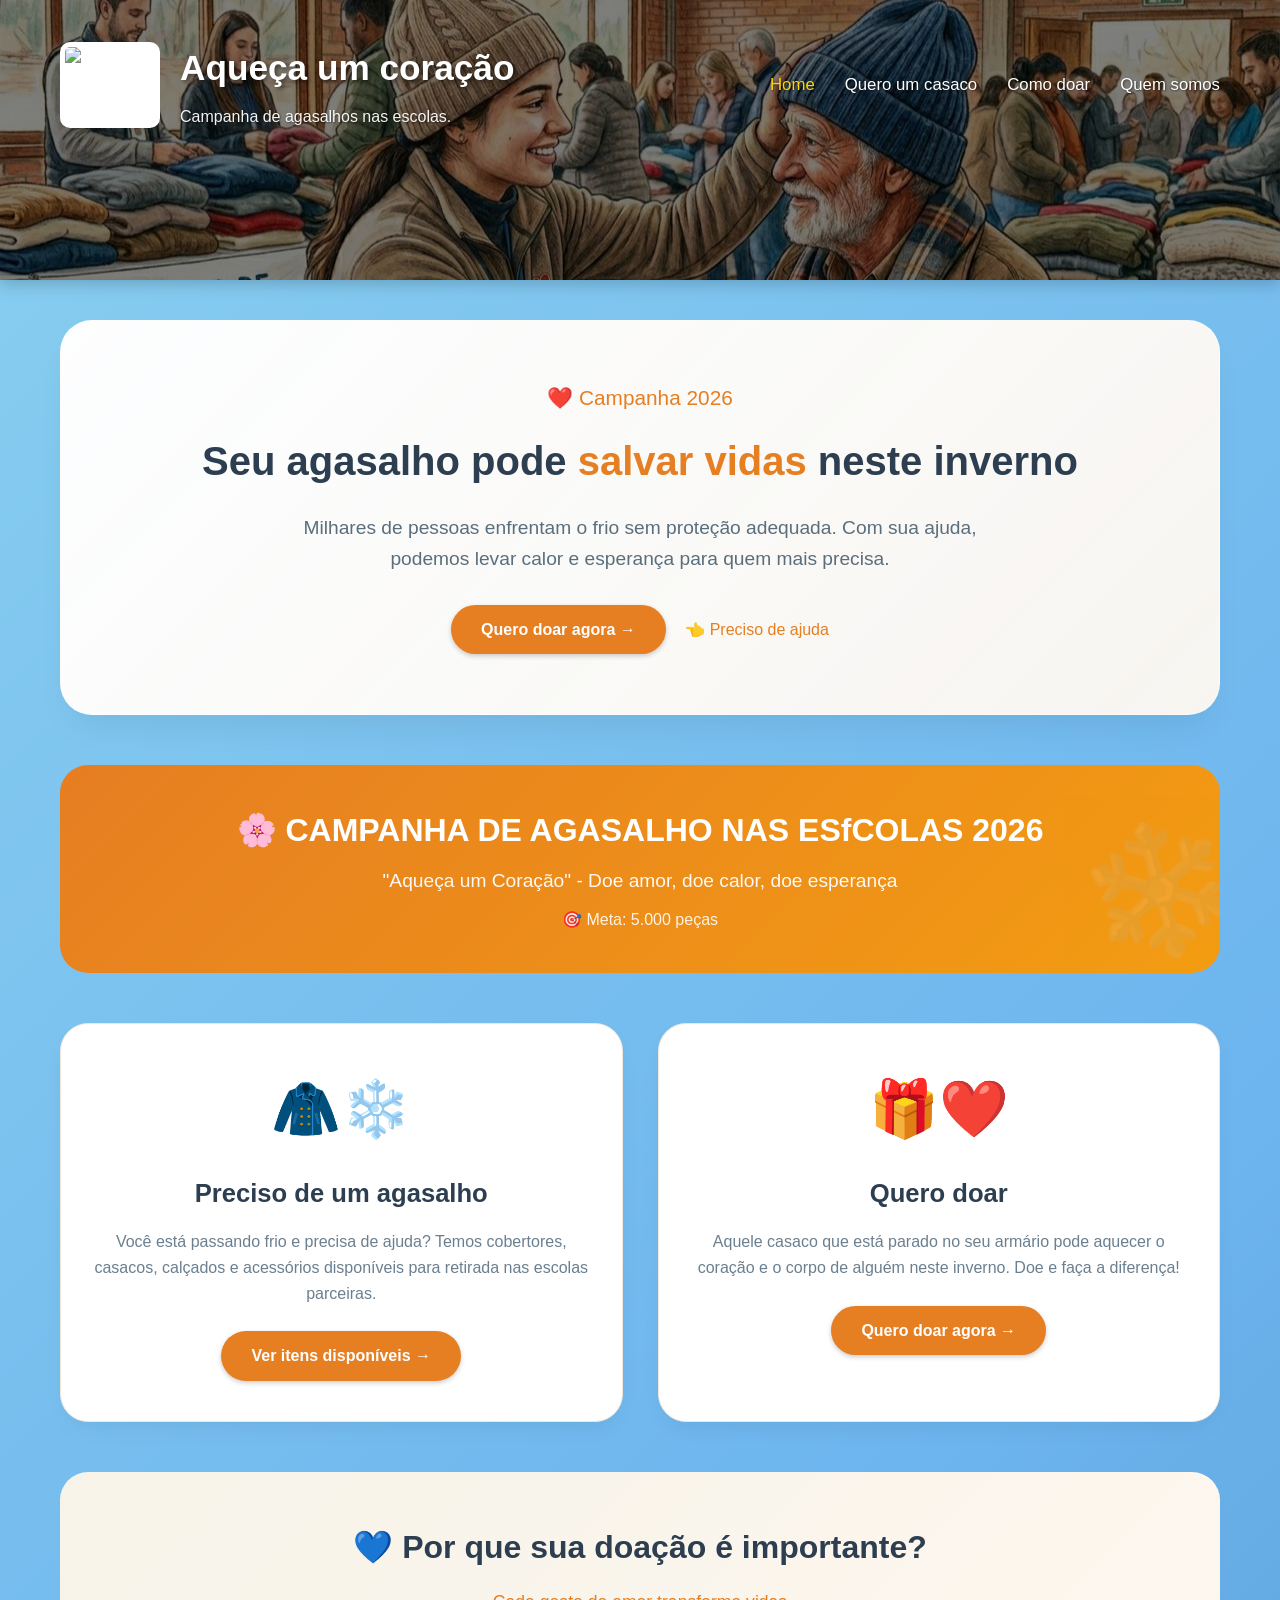
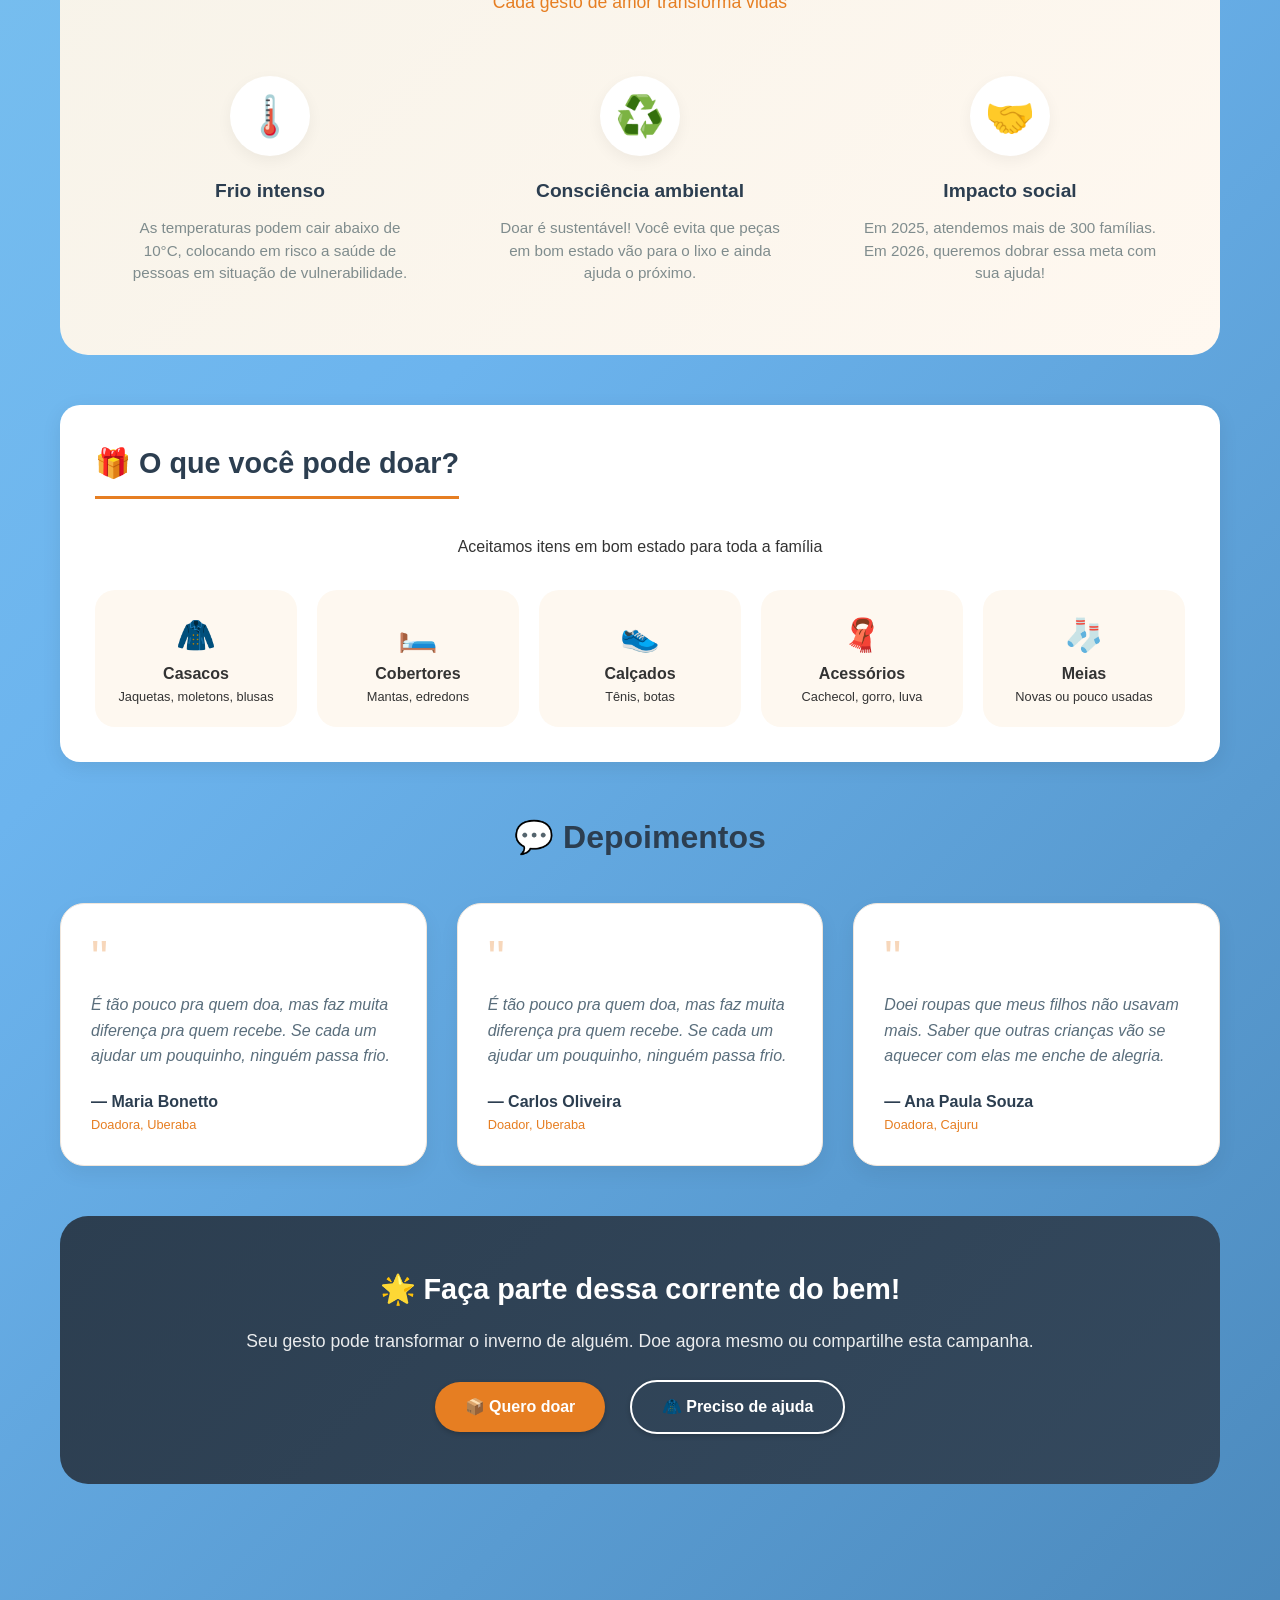
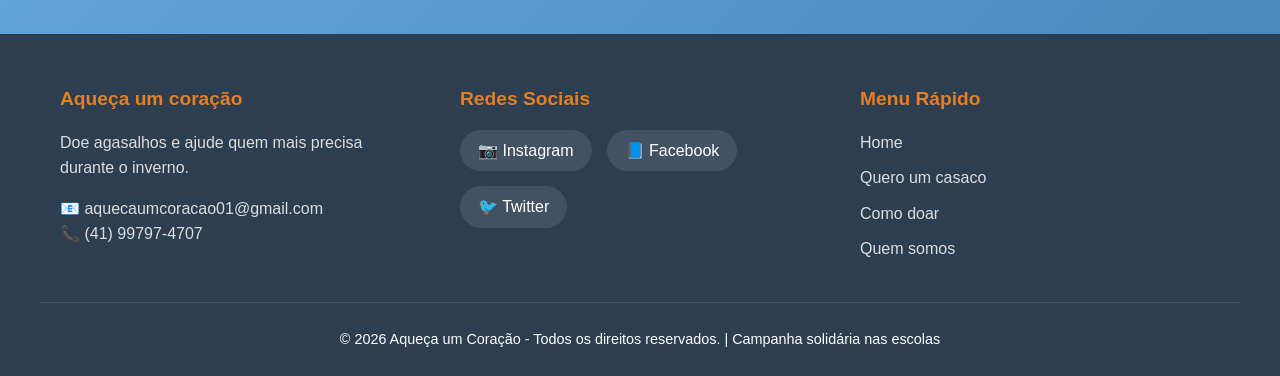
==== commit 147a15c9: "teelfone atualizado" ====
--- a/index.html
+++ b/index.html
@@ -458,8 +458,8 @@
             <div class="footer-section">
                 <h4>Aqueça um coração</h4>
                 <p>Doe agasalhos e ajude quem mais precisa durante o inverno.</p>
-                <p style="margin-top: 15px;">📍 15 escolas parceiras<br>📧 aquecaumcoracao01@gmail.com<br>📞 (41)
-                    99999-9999</p>
+                <p style="margin-top: 15px;">📧 aquecaumcoracao01@gmail.com<br>📞 (41)
+                    99797-4707</p>
             </div>
             <div class="footer-section">
                 <h4>Redes Sociais</h4>
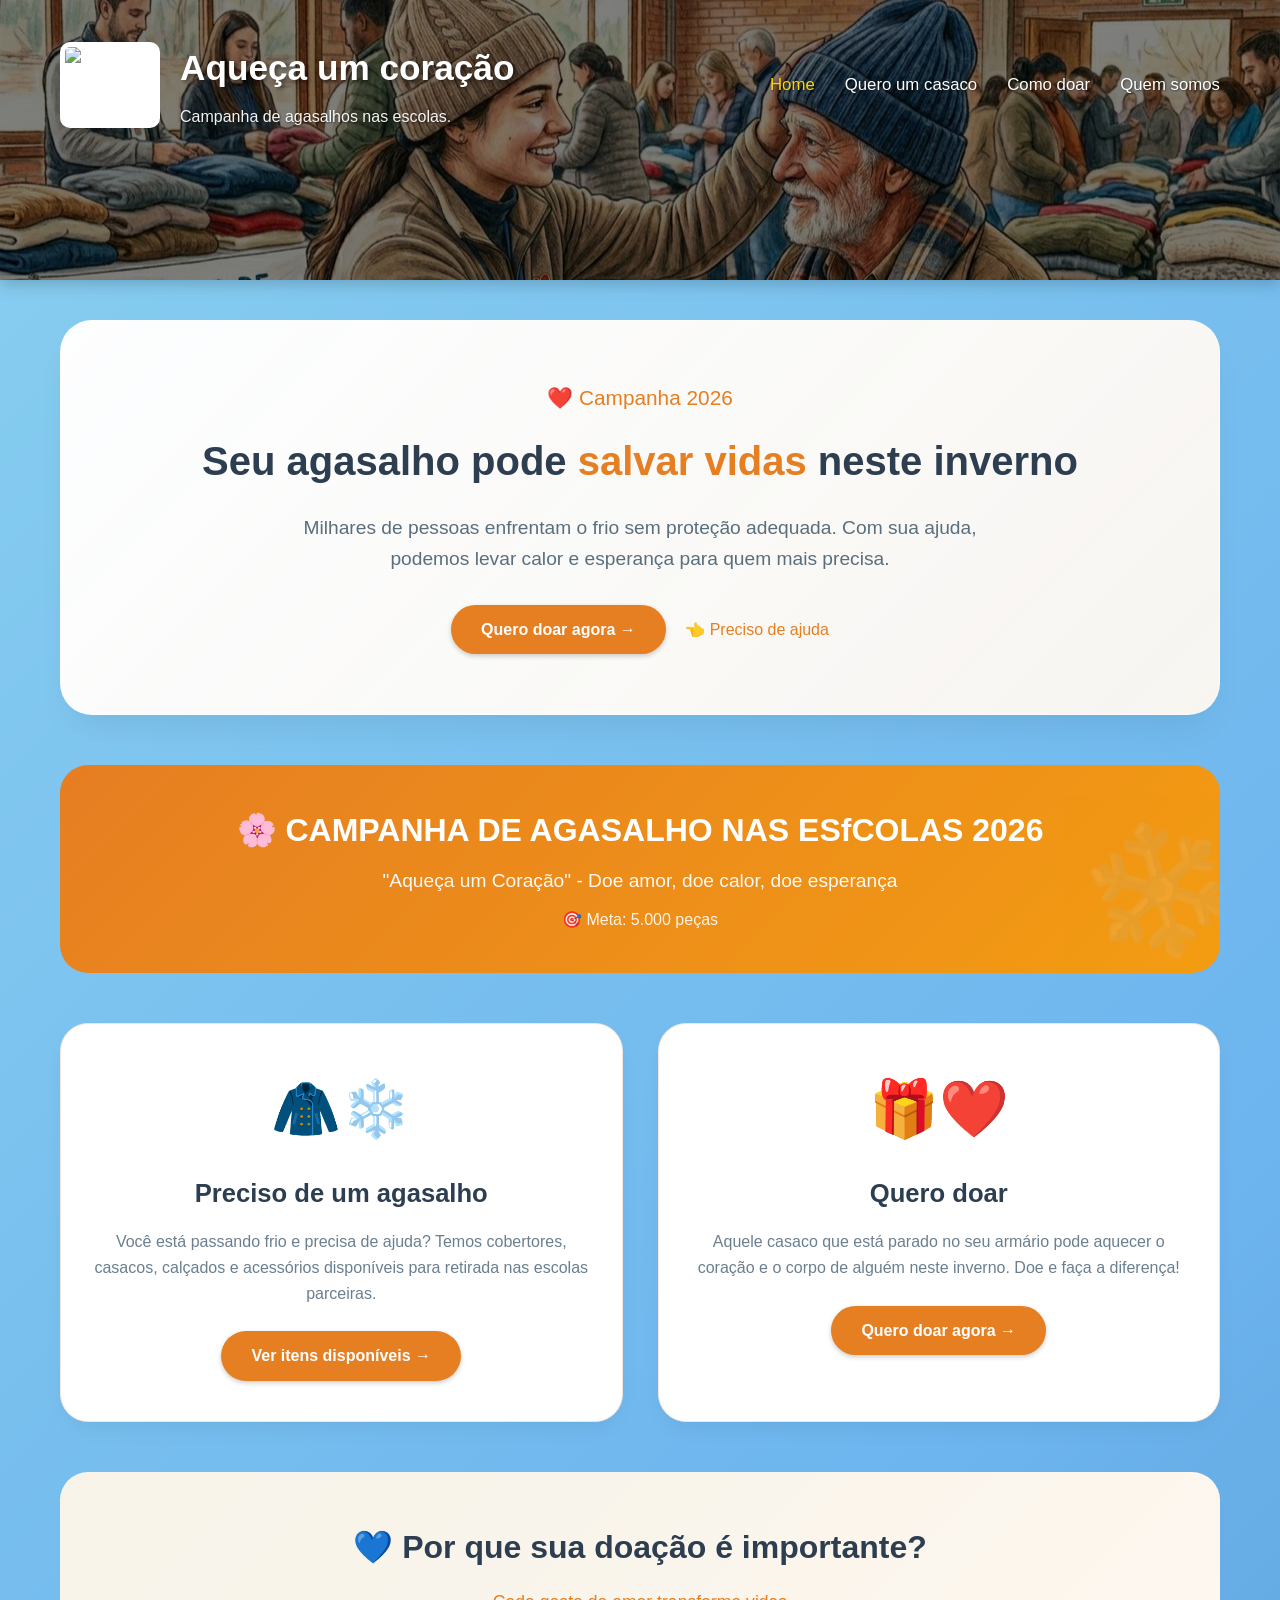
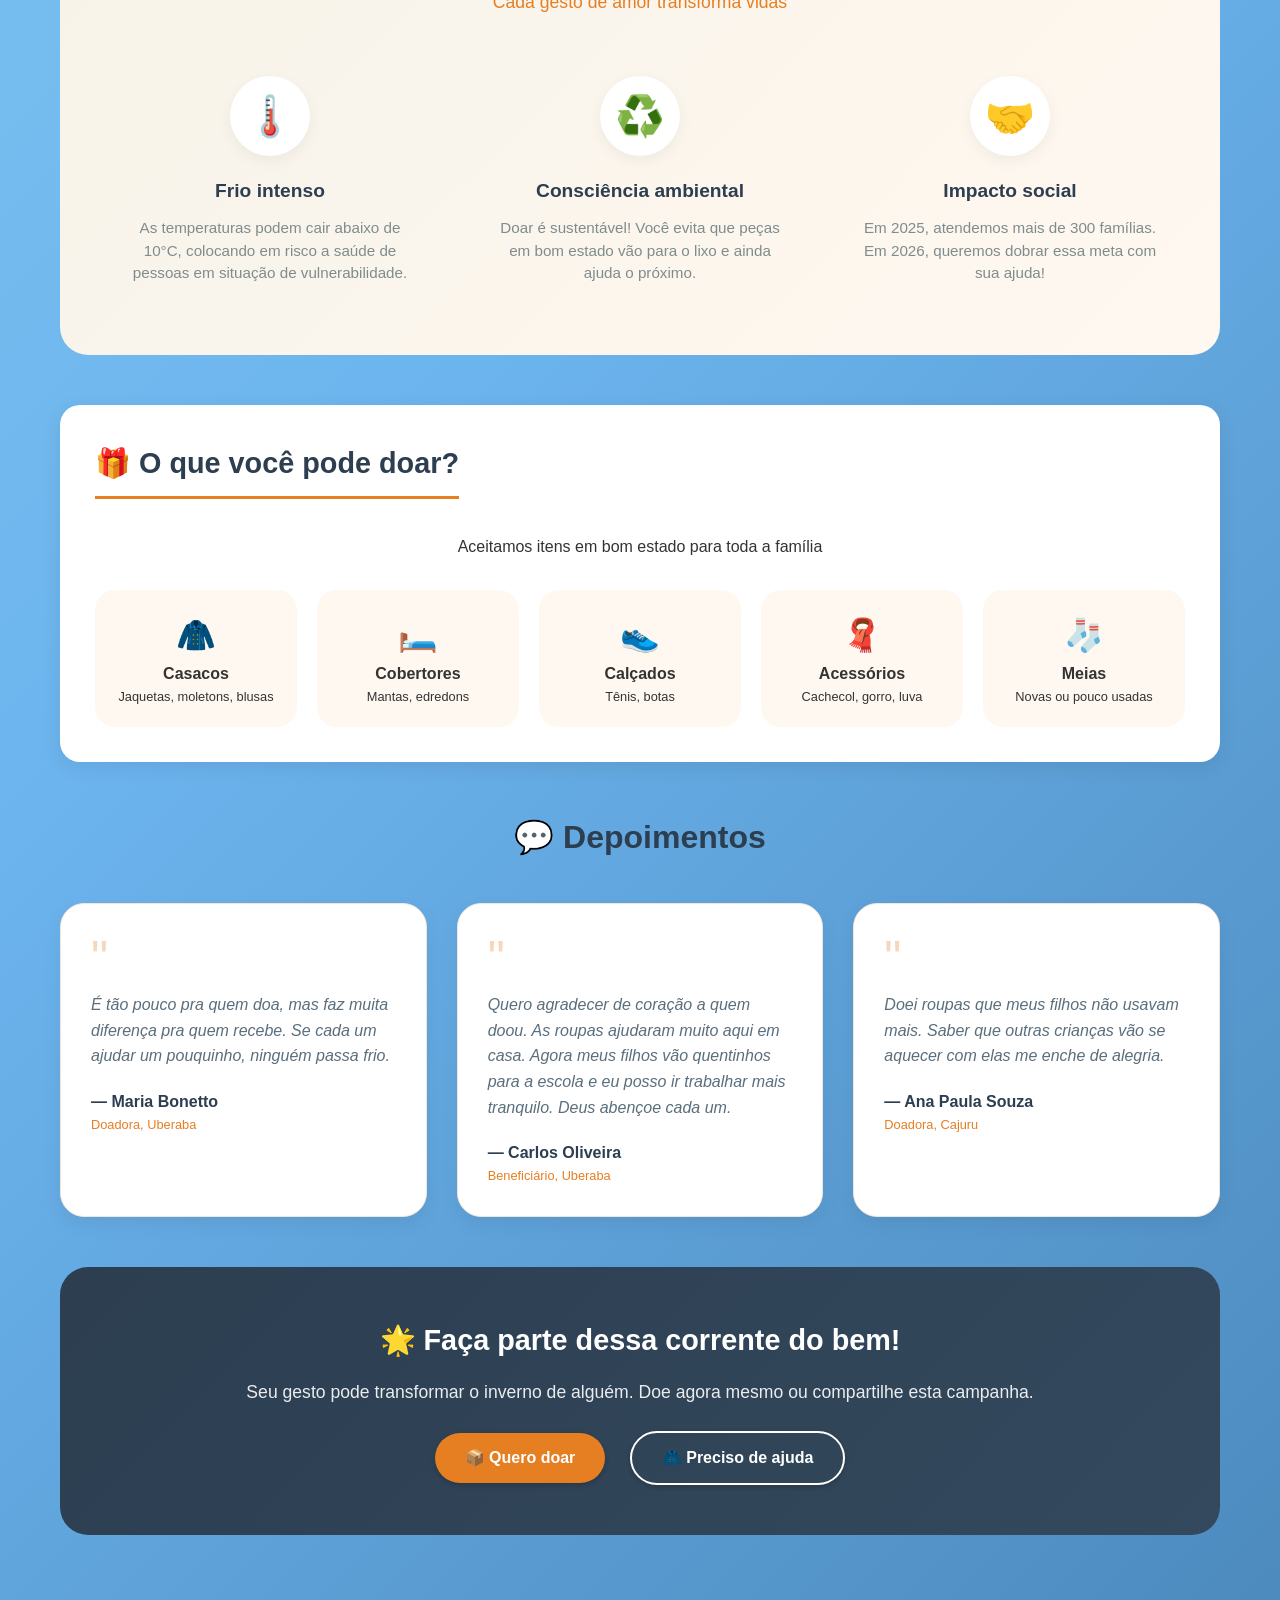
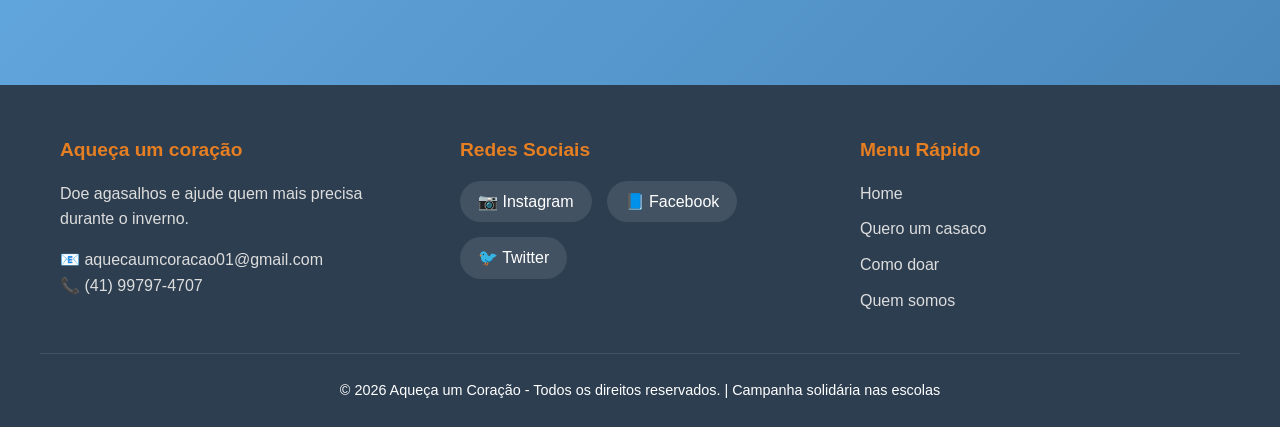
==== commit d70f9a8d: "xvd" ====
--- a/index.html
+++ b/index.html
@@ -421,15 +421,18 @@
                 <div class="depoimentos-grid">
                     <div class="depoimento-card">
                         <div class="aspas">"</div>
-                        <p>É tão pouco pra quem doa, mas faz muita diferença pra quem recebe. Se cada um ajudar um pouquinho, ninguém passa frio.</p>
+                        <p>É tão pouco pra quem doa, mas faz muita diferença pra quem recebe. Se cada um ajudar um
+                            pouquinho, ninguém passa frio.</p>
                         <div class="autor">— Maria Bonetto</div>
                         <div class="cargo">Doadora, Uberaba</div>
                     </div>
                     <div class="depoimento-card">
                         <div class="aspas">"</div>
-                        <p>É tão pouco pra quem doa, mas faz muita diferença pra quem recebe. Se cada um ajudar um pouquinho, ninguém passa frio.</p>
+                        <p>Quero agradecer de coração a quem doou. As roupas ajudaram muito aqui em casa. Agora meus
+                            filhos vão quentinhos para a escola e eu posso ir trabalhar mais tranquilo. Deus abençoe
+                            cada um.</p>
                         <div class="autor">— Carlos Oliveira</div>
-                        <div class="cargo">Doador, Uberaba</div>
+                        <div class="cargo">Beneficiário, Uberaba</div>
                     </div>
                     <div class="depoimento-card">
                         <div class="aspas">"</div>
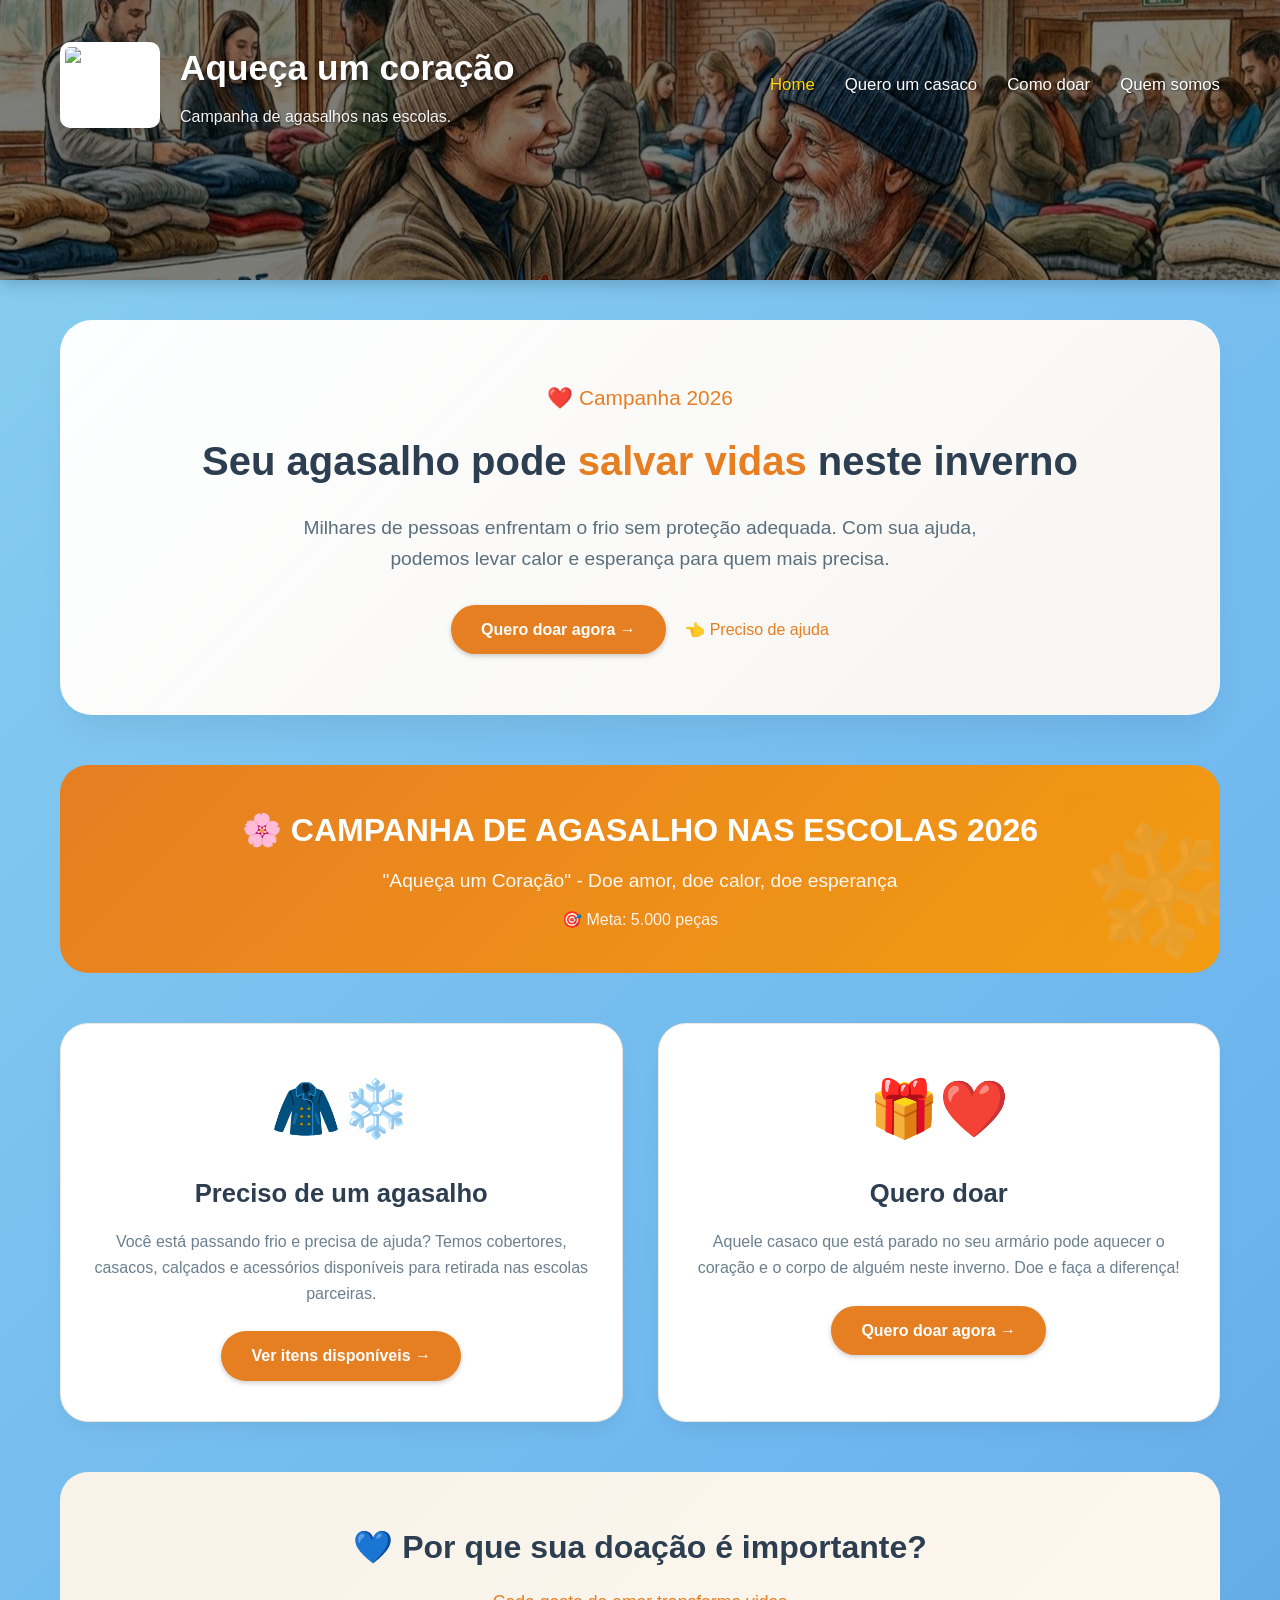
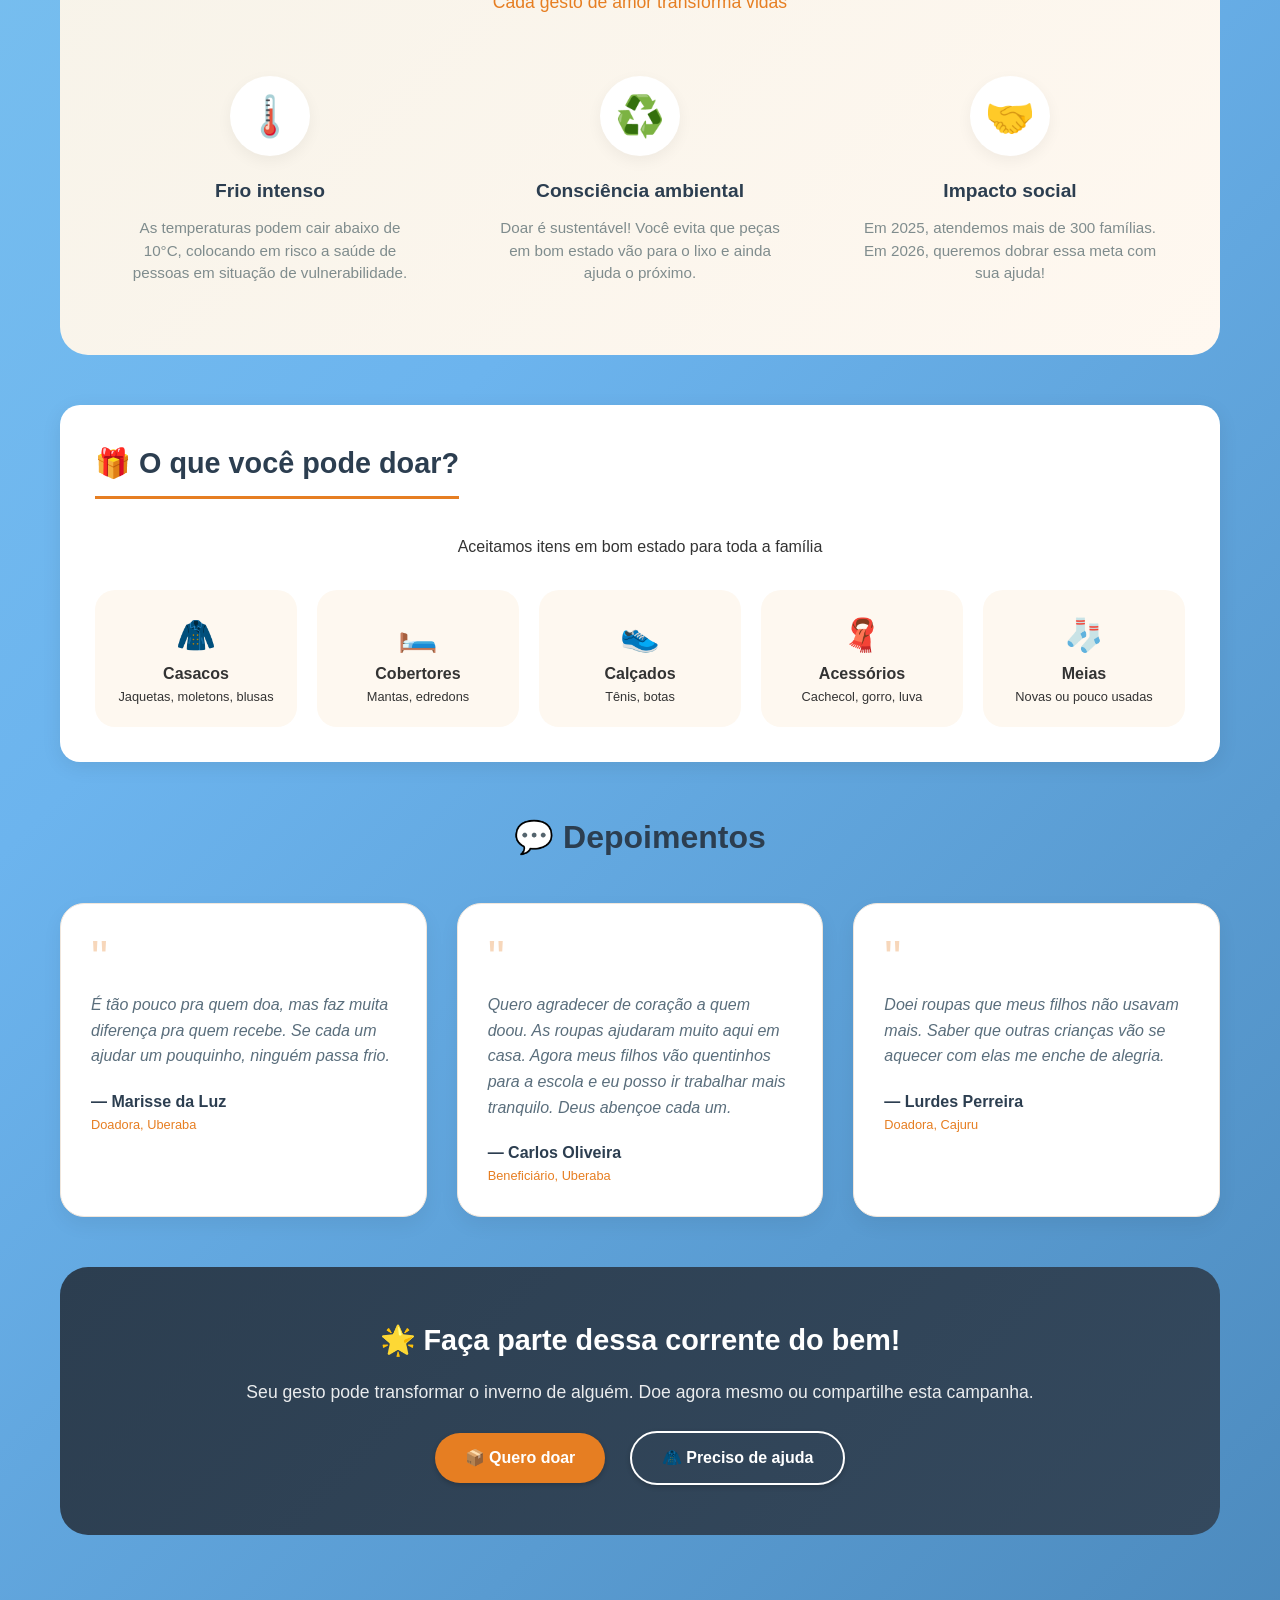
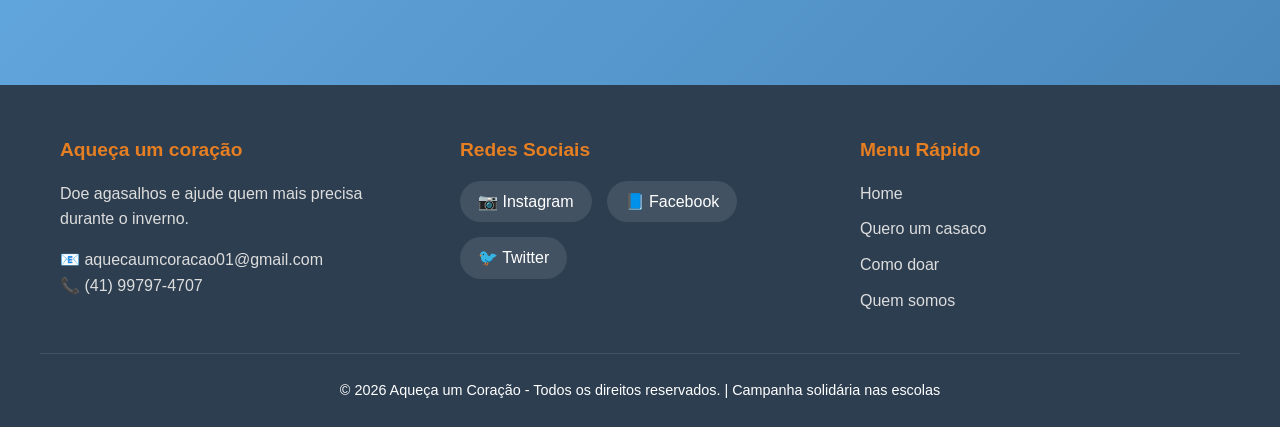
==== commit 5fcf59e3: "att itens" ====
--- a/index.html
+++ b/index.html
@@ -330,7 +330,7 @@
 
             <!-- Banner da Campanha - Melhorado -->
             <div class="campaign-banner">
-                <h3>🌸 CAMPANHA DE AGASALHO NAS ESfCOLAS 2026</h3>
+                <h3>🌸 CAMPANHA DE AGASALHO NAS ESCOLAS 2026</h3>
                 <p>"Aqueça um Coração" - Doe amor, doe calor, doe esperança</p>
                 <div class="ano"> 🎯 Meta: 5.000 peças</div>
             </div>
@@ -423,7 +423,7 @@
                         <div class="aspas">"</div>
                         <p>É tão pouco pra quem doa, mas faz muita diferença pra quem recebe. Se cada um ajudar um
                             pouquinho, ninguém passa frio.</p>
-                        <div class="autor">— Maria Bonetto</div>
+                        <div class="autor">— Marisse da Luz</div>
                         <div class="cargo">Doadora, Uberaba</div>
                     </div>
                     <div class="depoimento-card">
@@ -438,7 +438,7 @@
                         <div class="aspas">"</div>
                         <p>Doei roupas que meus filhos não usavam mais. Saber que outras crianças vão se aquecer com
                             elas me enche de alegria.</p>
-                        <div class="autor">— Ana Paula Souza</div>
+                        <div class="autor">— Lurdes Perreira</div>
                         <div class="cargo">Doadora, Cajuru</div>
                     </div>
                 </div>
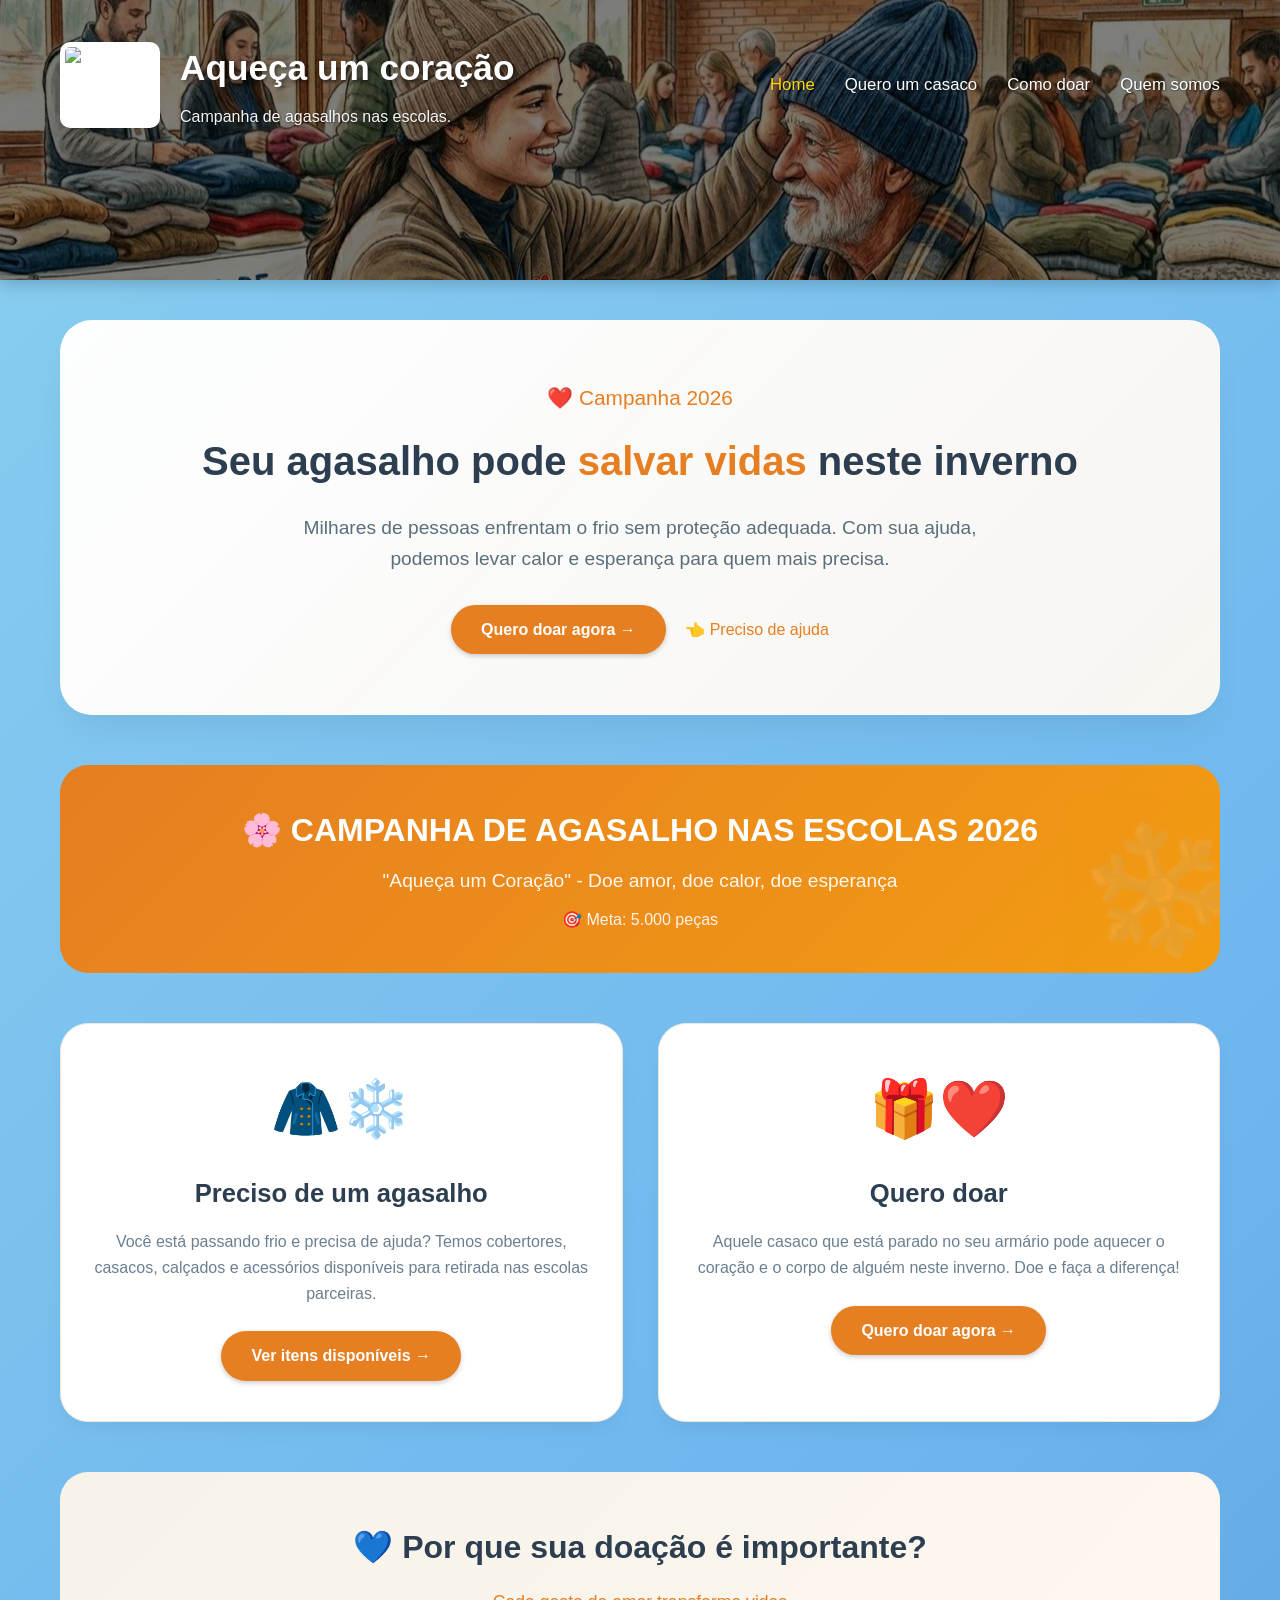
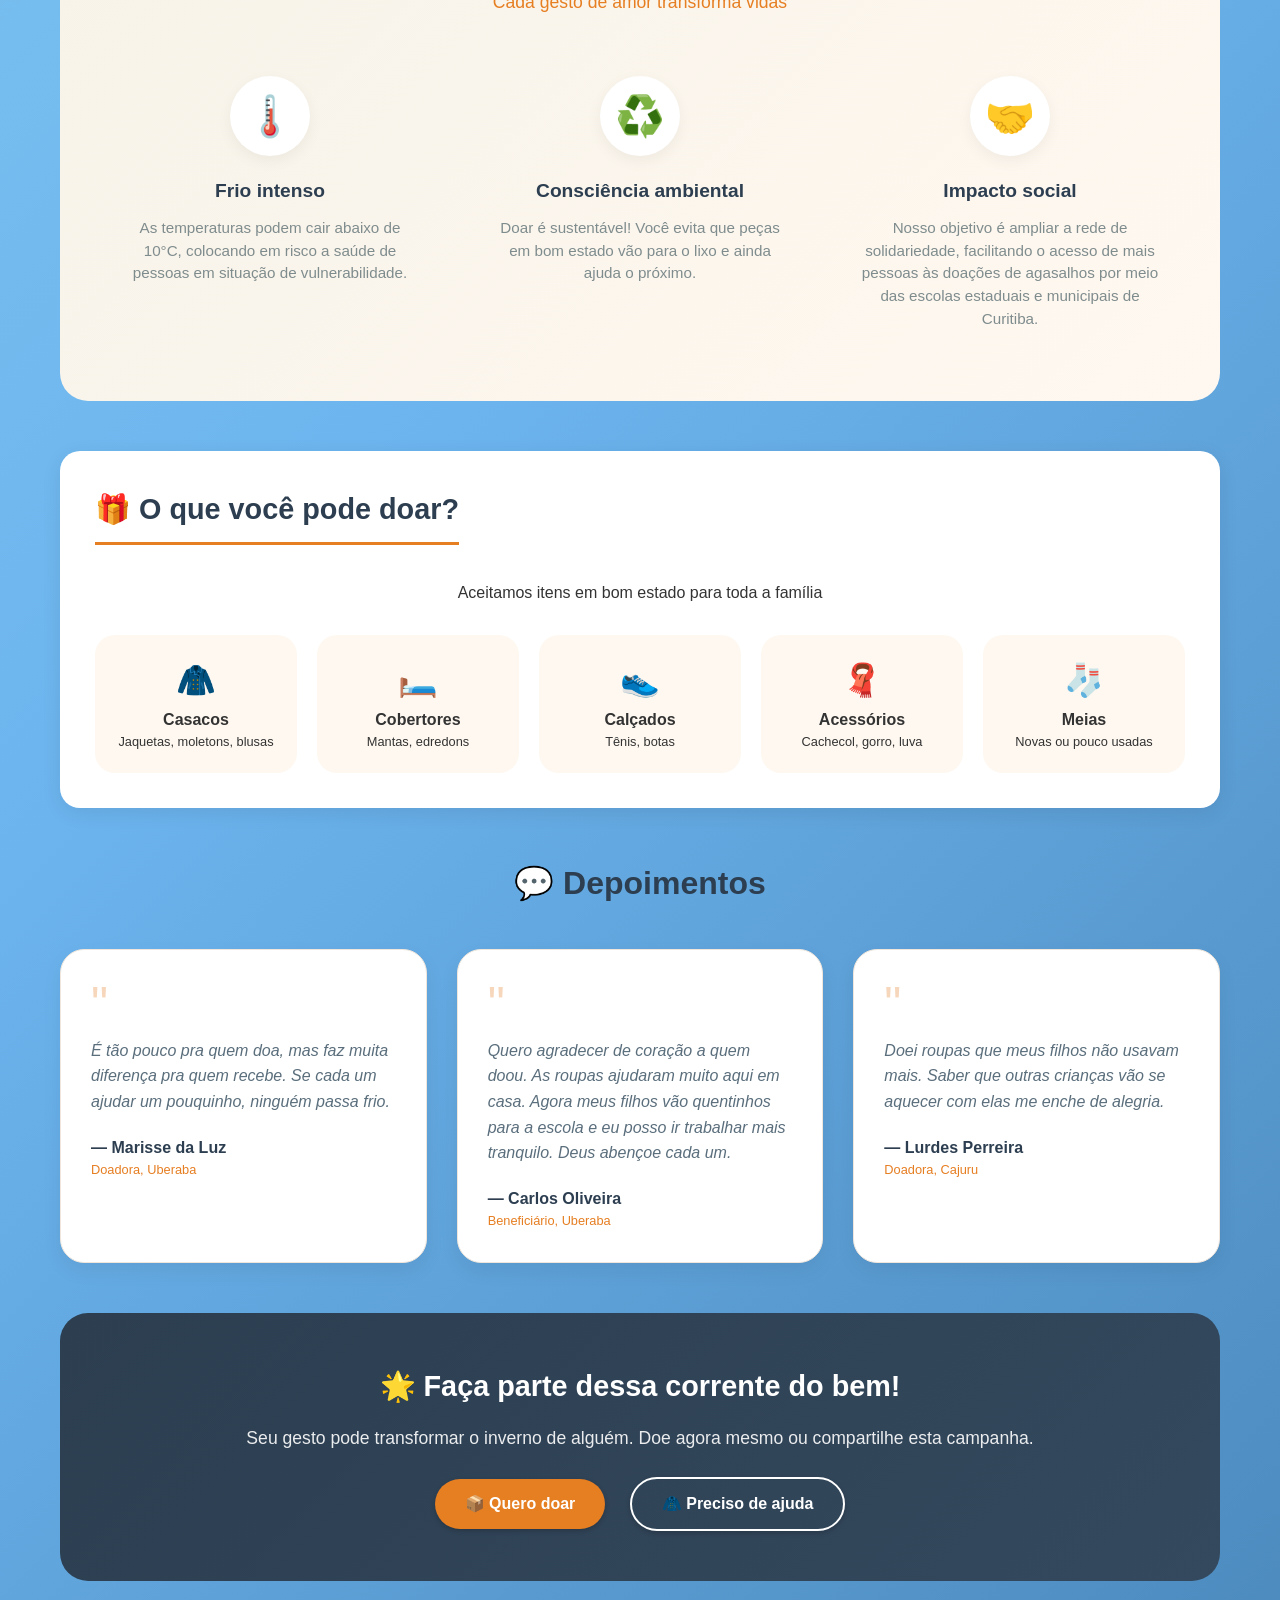
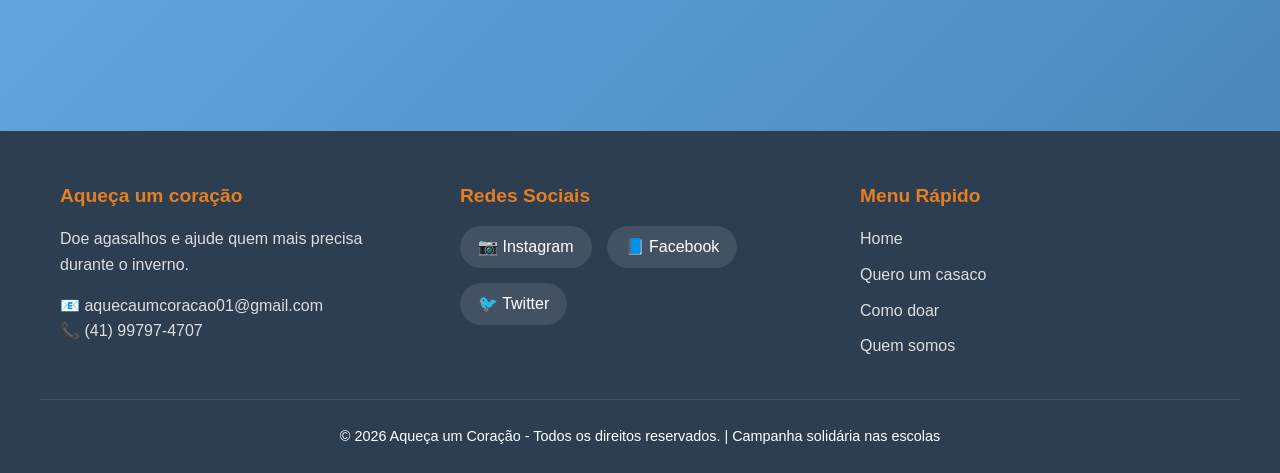
==== commit 59033a8c: "cvsdvdsav" ====
--- a/index.html
+++ b/index.html
@@ -375,7 +375,8 @@
                     <div class="info-item">
                         <div class="icon">🤝</div>
                         <h4>Impacto social</h4>
-                        <p>Em 2025, atendemos mais de 300 famílias. Em 2026, queremos dobrar essa meta com sua ajuda!
+                        <p>Nosso objetivo é ampliar a rede de solidariedade, facilitando o acesso de mais pessoas às
+                            doações de agasalhos por meio das escolas estaduais e municipais de Curitiba.
                         </p>
                     </div>
                 </div>
